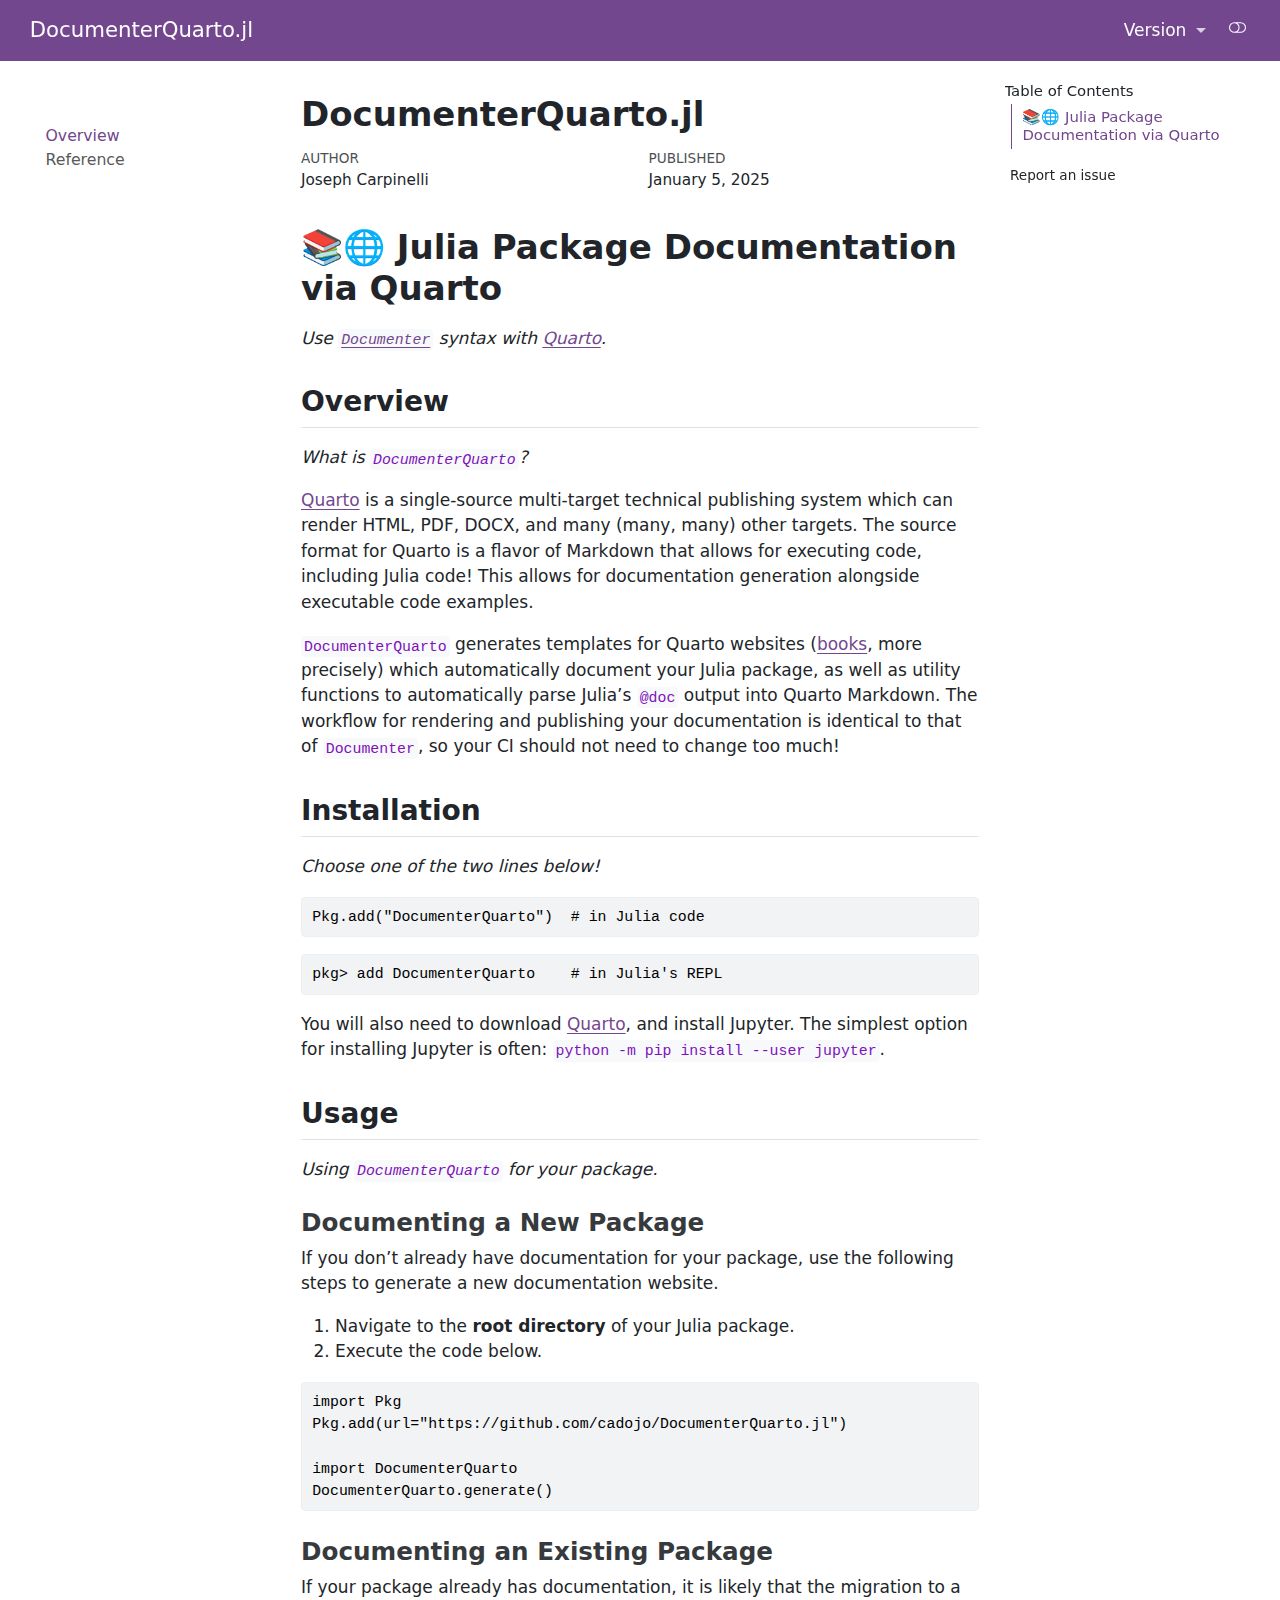
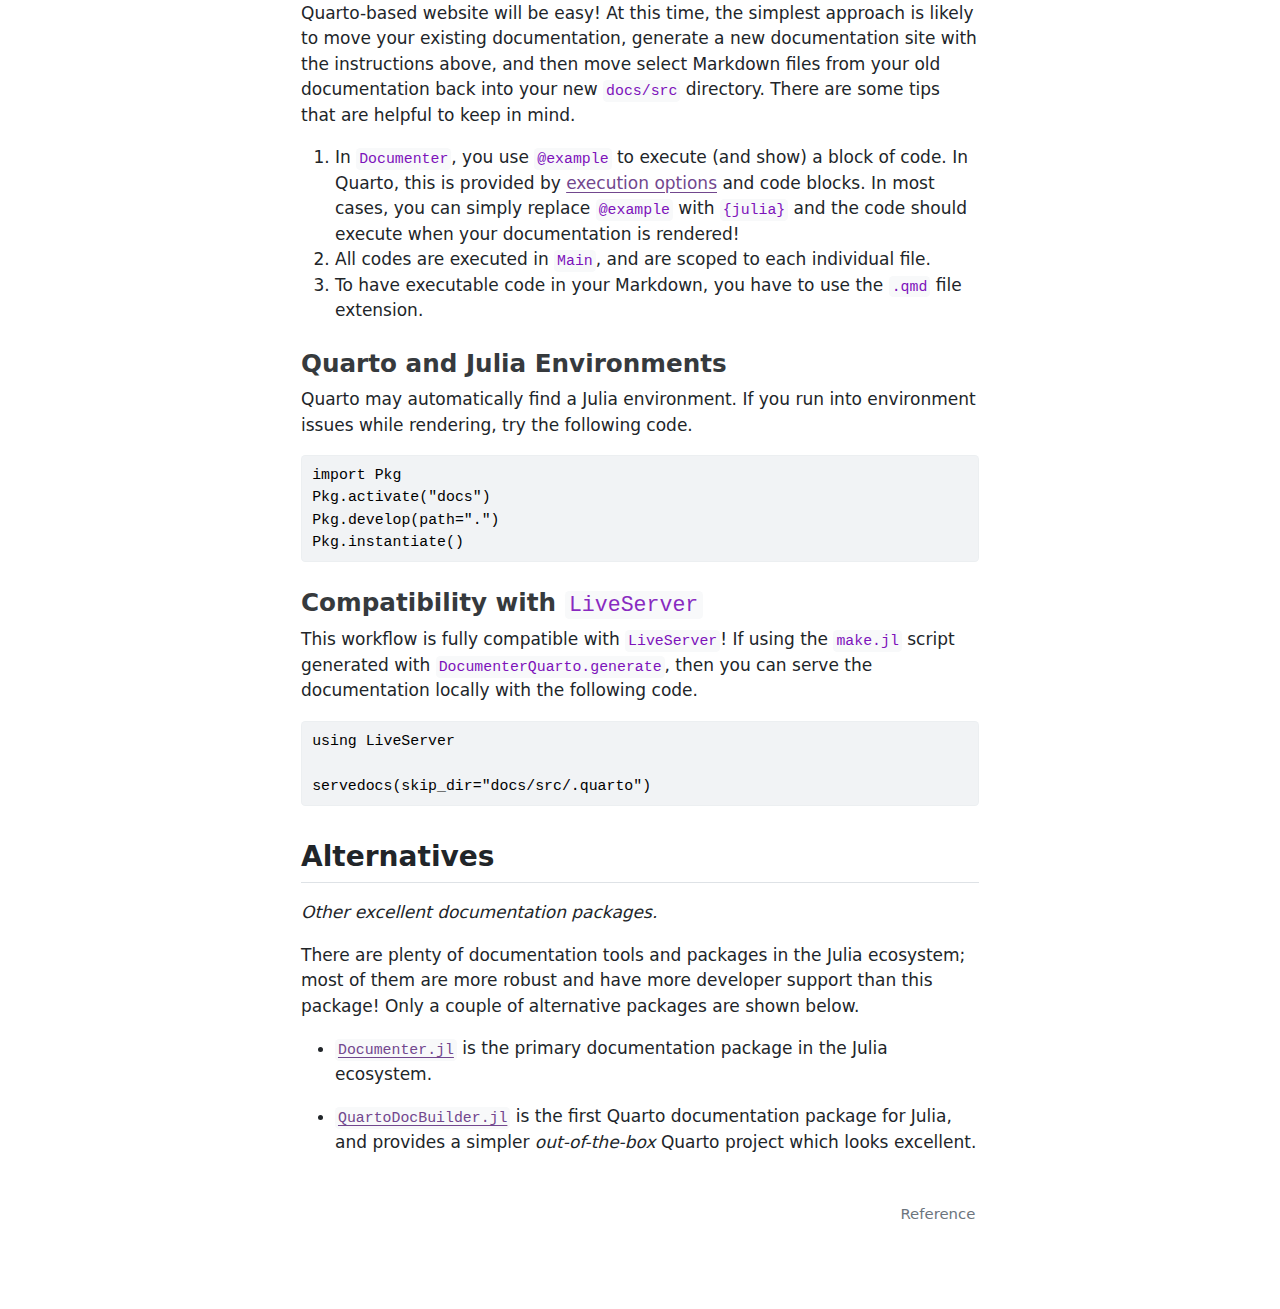
==== dev/index.html @ 608ee050 "build based on 34cd449" ====
<!DOCTYPE html>
<html xmlns="http://www.w3.org/1999/xhtml" lang="en" xml:lang="en"><head>

<meta charset="utf-8">
<meta name="generator" content="quarto-1.6.40">

<meta name="viewport" content="width=device-width, initial-scale=1.0, user-scalable=yes">

<meta name="author" content="Joseph Carpinelli">
<meta name="dcterms.date" content="2025-01-05">

<title>DocumenterQuarto.jl</title>
<style>
code{white-space: pre-wrap;}
span.smallcaps{font-variant: small-caps;}
div.columns{display: flex; gap: min(4vw, 1.5em);}
div.column{flex: auto; overflow-x: auto;}
div.hanging-indent{margin-left: 1.5em; text-indent: -1.5em;}
ul.task-list{list-style: none;}
ul.task-list li input[type="checkbox"] {
  width: 0.8em;
  margin: 0 0.8em 0.2em -1em; /* quarto-specific, see https://github.com/quarto-dev/quarto-cli/issues/4556 */ 
  vertical-align: middle;
}
/* CSS for syntax highlighting */
pre > code.sourceCode { white-space: pre; position: relative; }
pre > code.sourceCode > span { line-height: 1.25; }
pre > code.sourceCode > span:empty { height: 1.2em; }
.sourceCode { overflow: visible; }
code.sourceCode > span { color: inherit; text-decoration: inherit; }
div.sourceCode { margin: 1em 0; }
pre.sourceCode { margin: 0; }
@media screen {
div.sourceCode { overflow: auto; }
}
@media print {
pre > code.sourceCode { white-space: pre-wrap; }
pre > code.sourceCode > span { display: inline-block; text-indent: -5em; padding-left: 5em; }
}
pre.numberSource code
  { counter-reset: source-line 0; }
pre.numberSource code > span
  { position: relative; left: -4em; counter-increment: source-line; }
pre.numberSource code > span > a:first-child::before
  { content: counter(source-line);
    position: relative; left: -1em; text-align: right; vertical-align: baseline;
    border: none; display: inline-block;
    -webkit-touch-callout: none; -webkit-user-select: none;
    -khtml-user-select: none; -moz-user-select: none;
    -ms-user-select: none; user-select: none;
    padding: 0 4px; width: 4em;
  }
pre.numberSource { margin-left: 3em;  padding-left: 4px; }
div.sourceCode
  {   }
@media screen {
pre > code.sourceCode > span > a:first-child::before { text-decoration: underline; }
}
</style>


<script src="site_libs/quarto-nav/quarto-nav.js"></script>
<script src="site_libs/quarto-nav/headroom.min.js"></script>
<script src="site_libs/clipboard/clipboard.min.js"></script>
<script src="site_libs/quarto-search/autocomplete.umd.js"></script>
<script src="site_libs/quarto-search/fuse.min.js"></script>
<script src="site_libs/quarto-search/quarto-search.js"></script>
<meta name="quarto:offset" content="./">
<link href="./api/index.html" rel="next">
<script src="site_libs/quarto-html/quarto.js"></script>
<script src="site_libs/quarto-html/popper.min.js"></script>
<script src="site_libs/quarto-html/tippy.umd.min.js"></script>
<script src="site_libs/quarto-html/anchor.min.js"></script>
<link href="site_libs/quarto-html/tippy.css" rel="stylesheet">
<link href="site_libs/quarto-html/quarto-syntax-highlighting-549806ee2085284f45b00abea8c6df48.css" rel="stylesheet" class="quarto-color-scheme" id="quarto-text-highlighting-styles">
<link href="site_libs/quarto-html/quarto-syntax-highlighting-dark-8ea72dc5fed832574809a9c94082fbbb.css" rel="prefetch" class="quarto-color-scheme quarto-color-alternate" id="quarto-text-highlighting-styles">
<script src="site_libs/bootstrap/bootstrap.min.js"></script>
<link href="site_libs/bootstrap/bootstrap-icons.css" rel="stylesheet">
<link href="site_libs/bootstrap/bootstrap-4652d3942eebd83485486daeb61cfdaf.min.css" rel="stylesheet" append-hash="true" class="quarto-color-scheme" id="quarto-bootstrap" data-mode="light">
<link href="site_libs/bootstrap/bootstrap-dark-2ce64d22e8e295af18bed524d981da45.min.css" rel="prefetch" append-hash="true" class="quarto-color-scheme quarto-color-alternate" id="quarto-bootstrap" data-mode="dark">
<script id="quarto-search-options" type="application/json">{
  "location": "sidebar",
  "copy-button": false,
  "collapse-after": 3,
  "panel-placement": "start",
  "type": "textbox",
  "limit": 50,
  "keyboard-shortcut": [
    "f",
    "/",
    "s"
  ],
  "language": {
    "search-no-results-text": "No results",
    "search-matching-documents-text": "matching documents",
    "search-copy-link-title": "Copy link to search",
    "search-hide-matches-text": "Hide additional matches",
    "search-more-match-text": "more match in this document",
    "search-more-matches-text": "more matches in this document",
    "search-clear-button-title": "Clear",
    "search-text-placeholder": "",
    "search-detached-cancel-button-title": "Cancel",
    "search-submit-button-title": "Submit",
    "search-label": "Search"
  }
}</script>
<script>
// 
// The code below was originally written by the authors of Wflow.jl. Their 
// license is provided below. Chat GPT was used to iterately modify the code.
// 

// MIT License for Wflow.jl
//
// Copyright (c) 2020 Deltares and contributors
//
// Permission is hereby granted, free of charge, to any person obtaining a copy
// of this software and associated documentation files (the "Software"), to deal
// in the Software without restriction, including without limitation the rights
// to use, copy, modify, merge, publish, distribute, sublicense, and/or sell
// copies of the Software, and to permit persons to whom the Software is
// furnished to do so, subject to the following conditions:
//
// The above copyright notice and this permission notice shall be included in all
// copies or substantial portions of the Software.
//
// THE SOFTWARE IS PROVIDED "AS IS", WITHOUT WARRANTY OF ANY KIND, EXPRESS OR
// IMPLIED, INCLUDING BUT NOT LIMITED TO THE WARRANTIES OF MERCHANTABILITY,
// FITNESS FOR A PARTICULAR PURPOSE AND NONINFRINGEMENT. IN NO EVENT SHALL THE
// AUTHORS OR COPYRIGHT HOLDERS BE LIABLE FOR ANY CLAIM, DAMAGES OR OTHER
// LIABILITY, WHETHER IN AN ACTION OF CONTRACT, TORT OR OTHERWISE, ARISING FROM,
// OUT OF OR IN CONNECTION WITH THE SOFTWARE OR THE USE OR OTHER DEALINGS IN THE
// SOFTWARE.

window.onload = function () {
    const versionsUrl = 'https://raw.githubusercontent.com/cadojo/DocumenterQuarto.jl/gh-pages/versions.js';

    // Fetch the versions.js file
    fetch(versionsUrl)
        .then(response => {
            if (!response.ok) {
                throw new Error(`Failed to fetch ${versionsUrl}: ${response.statusText}`);
            }
            return response.text();
        })
        .then(scriptContent => {
            // Use a regular expression to find the DOC_VERSIONS array
            const regex = /var DOC_VERSIONS = (\[.*?\]);/s;
            const match = scriptContent.match(regex);

            if (match && match[1]) {
                // Remove trailing commas if they exist and fix the array syntax for JSON
                let arrayString = match[1].trim();

                // Remove any trailing comma before closing bracket
                arrayString = arrayString.replace(/,\s*([\]}])/g, '$1');

                // Parse the cleaned array string
                try {
                    const DOC_VERSIONS = JSON.parse(arrayString);

                    console.log('DOC_VERSIONS loaded:', DOC_VERSIONS);

                    // Process DOC_VERSIONS as usual
                    const dropdown = document.querySelector('#nav-menu-version')?.nextElementSibling;
                    if (!dropdown) {
                        console.error('Dropdown element not found!');
                        return;
                    }

                    dropdown.innerHTML = ''; // Clear existing items
                    DOC_VERSIONS.forEach(version => {
                        const li = document.createElement('li');
                        const a = document.createElement('a');
                        a.className = 'dropdown-item';
                        a.href = `../${version}/index.html`;

                        // Wrap version text in a <code> element
                        const code = document.createElement('code');
                        code.textContent = version;

                        // Add <code> to <a>
                        a.appendChild(code);

                        li.appendChild(a); // Add <a> to <li>
                        dropdown.appendChild(li); // Add <li> to the dropdown
                    });

                    console.log('Dropdown populated:', dropdown);

                } catch (error) {
                    console.error('Error parsing DOC_VERSIONS:', error);
                }
            } else {
                console.error('DOC_VERSIONS not found in script.');
            }
        })
        .catch(error => {
            console.error('Error fetching versions.js:', error);
        });
};
</script>


<link rel="stylesheet" href="_static/style.css">
<meta property="og:title" content="DocumenterQuarto.jl">
<meta property="og:description" content="">
<meta property="og:site_name" content="DocumenterQuarto.jl">
<meta name="twitter:title" content="DocumenterQuarto.jl">
<meta name="twitter:description" content="">
<meta name="twitter:card" content="summary">
</head>

<body class="nav-sidebar floating nav-fixed">

<div id="quarto-search-results"></div>
  <header id="quarto-header" class="headroom fixed-top">
    <nav class="navbar navbar-expand-lg " data-bs-theme="dark">
      <div class="navbar-container container-fluid">
      <div class="navbar-brand-container mx-auto">
    <a class="navbar-brand" href="./index.html">
    <span class="navbar-title">DocumenterQuarto.jl</span>
    </a>
  </div>
          <button class="navbar-toggler" type="button" data-bs-toggle="collapse" data-bs-target="#navbarCollapse" aria-controls="navbarCollapse" role="menu" aria-expanded="false" aria-label="Toggle navigation" onclick="if (window.quartoToggleHeadroom) { window.quartoToggleHeadroom(); }">
  <span class="navbar-toggler-icon"></span>
</button>
          <div class="collapse navbar-collapse" id="navbarCollapse">
            <ul class="navbar-nav navbar-nav-scroll ms-auto">
  <li class="nav-item dropdown ">
    <a class="nav-link dropdown-toggle" href="#" id="nav-menu-version" role="link" data-bs-toggle="dropdown" aria-expanded="false">
 <span class="menu-text">Version</span>
    </a>
    <ul class="dropdown-menu dropdown-menu-end" aria-labelledby="nav-menu-version">    
        <li class="dropdown-header">dev</li>
    </ul>
  </li>
</ul>
          </div> <!-- /navcollapse -->
            <div class="quarto-navbar-tools">
    <a href="https://github.com/cadojo/DocumenterQuarto.jl" title="Source Code" class="quarto-navigation-tool px-1" aria-label="Source Code"><i class="bi bi-github"></i></a>
  <a href="" class="quarto-color-scheme-toggle quarto-navigation-tool  px-1" onclick="window.quartoToggleColorScheme(); return false;" title="Toggle dark mode"><i class="bi"></i></a>
</div>
      </div> <!-- /container-fluid -->
    </nav>
  <nav class="quarto-secondary-nav">
    <div class="container-fluid d-flex">
      <button type="button" class="quarto-btn-toggle btn" data-bs-toggle="collapse" role="button" data-bs-target=".quarto-sidebar-collapse-item" aria-controls="quarto-sidebar" aria-expanded="false" aria-label="Toggle sidebar navigation" onclick="if (window.quartoToggleHeadroom) { window.quartoToggleHeadroom(); }">
        <i class="bi bi-layout-text-sidebar-reverse"></i>
      </button>
        <nav class="quarto-page-breadcrumbs" aria-label="breadcrumb"><ol class="breadcrumb"><li class="breadcrumb-item"><a href="./index.html"><span class="chapter-title">Overview</span></a></li></ol></nav>
        <a class="flex-grow-1" role="navigation" data-bs-toggle="collapse" data-bs-target=".quarto-sidebar-collapse-item" aria-controls="quarto-sidebar" aria-expanded="false" aria-label="Toggle sidebar navigation" onclick="if (window.quartoToggleHeadroom) { window.quartoToggleHeadroom(); }">      
        </a>
      <button type="button" class="btn quarto-search-button" aria-label="Search" onclick="window.quartoOpenSearch();">
        <i class="bi bi-search"></i>
      </button>
    </div>
  </nav>
</header>
<!-- content -->
<div id="quarto-content" class="quarto-container page-columns page-rows-contents page-layout-article page-navbar">
<!-- sidebar -->
  <nav id="quarto-sidebar" class="sidebar collapse collapse-horizontal quarto-sidebar-collapse-item sidebar-navigation floating overflow-auto">
        <div class="mt-2 flex-shrink-0 align-items-center">
        <div class="sidebar-search">
        <div id="quarto-search" class="" title="Search"></div>
        </div>
        </div>
    <div class="sidebar-menu-container"> 
    <ul class="list-unstyled mt-1">
        <li class="sidebar-item">
  <div class="sidebar-item-container"> 
  <a href="./index.html" class="sidebar-item-text sidebar-link active"><span class="chapter-title">Overview</span></a>
  </div>
</li>
        <li class="sidebar-item">
  <div class="sidebar-item-container"> 
  <a href="./api/index.html" class="sidebar-item-text sidebar-link"><span class="chapter-title">Reference</span></a>
  </div>
</li>
    </ul>
    </div>
</nav>
<div id="quarto-sidebar-glass" class="quarto-sidebar-collapse-item" data-bs-toggle="collapse" data-bs-target=".quarto-sidebar-collapse-item"></div>
<!-- margin-sidebar -->
    <div id="quarto-margin-sidebar" class="sidebar margin-sidebar">
        <nav id="TOC" role="doc-toc" class="toc-active">
    <h2 id="toc-title">Table of Contents</h2>
   
  <ul>
  <li><a href="#julia-package-documentation-via-quarto" id="toc-julia-package-documentation-via-quarto" class="nav-link active" data-scroll-target="#julia-package-documentation-via-quarto">📚🌐 Julia Package Documentation via Quarto</a>
  <ul class="collapse">
  <li><a href="#overview" id="toc-overview" class="nav-link" data-scroll-target="#overview">Overview</a></li>
  <li><a href="#installation" id="toc-installation" class="nav-link" data-scroll-target="#installation">Installation</a></li>
  <li><a href="#usage" id="toc-usage" class="nav-link" data-scroll-target="#usage">Usage</a>
  <ul class="collapse">
  <li><a href="#documenting-a-new-package" id="toc-documenting-a-new-package" class="nav-link" data-scroll-target="#documenting-a-new-package">Documenting a New Package</a></li>
  <li><a href="#documenting-an-existing-package" id="toc-documenting-an-existing-package" class="nav-link" data-scroll-target="#documenting-an-existing-package">Documenting an Existing Package</a></li>
  <li><a href="#quarto-and-julia-environments" id="toc-quarto-and-julia-environments" class="nav-link" data-scroll-target="#quarto-and-julia-environments">Quarto and Julia Environments</a></li>
  <li><a href="#compatibility-with-liveserver" id="toc-compatibility-with-liveserver" class="nav-link" data-scroll-target="#compatibility-with-liveserver">Compatibility with <code>LiveServer</code></a></li>
  </ul></li>
  <li><a href="#alternatives" id="toc-alternatives" class="nav-link" data-scroll-target="#alternatives">Alternatives</a></li>
  </ul></li>
  </ul>
<div class="toc-actions"><ul><li><a href="https://github.com/cadojo/DocumenterQuarto.jl/issues/new" class="toc-action"><i class="bi bi-github"></i>Report an issue</a></li></ul></div></nav>
    </div>
<!-- main -->
<main class="content" id="quarto-document-content">

<header id="title-block-header" class="quarto-title-block default">
<div class="quarto-title">
<h1 class="title">DocumenterQuarto.jl</h1>
</div>



<div class="quarto-title-meta">

    <div>
    <div class="quarto-title-meta-heading">Author</div>
    <div class="quarto-title-meta-contents">
             <p>Joseph Carpinelli </p>
          </div>
  </div>
    
    <div>
    <div class="quarto-title-meta-heading">Published</div>
    <div class="quarto-title-meta-contents">
      <p class="date">January 5, 2025</p>
    </div>
  </div>
  
    
  </div>
  


</header>


<section id="julia-package-documentation-via-quarto" class="level1">
<h1>📚🌐 Julia Package Documentation via Quarto</h1>
<p><em>Use <a href="https://GitHub.com/JuliaDocs/Documenter.jl"><code>Documenter</code></a> syntax with <a href="https://quarto.org">Quarto</a>.</em></p>
<section id="overview" class="level2">
<h2 class="anchored" data-anchor-id="overview">Overview</h2>
<p><em>What is <code>DocumenterQuarto</code>?</em></p>
<p><a href="https://quarto.org">Quarto</a> is a single-source multi-target technical publishing system which can render HTML, PDF, DOCX, and many (many, many) other targets. The source format for Quarto is a flavor of Markdown that allows for executing code, including Julia code! This allows for documentation generation alongside executable code examples.</p>
<p><code>DocumenterQuarto</code> generates templates for Quarto websites (<a href="https://quarto.org/docs/books/">books</a>, more precisely) which automatically document your Julia package, as well as utility functions to automatically parse Julia’s <code>@doc</code> output into Quarto Markdown. The workflow for rendering and publishing your documentation is identical to that of <code>Documenter</code>, so your CI should not need to change too much!</p>
</section>
<section id="installation" class="level2">
<h2 class="anchored" data-anchor-id="installation">Installation</h2>
<p><em>Choose one of the two lines below!</em></p>
<div class="sourceCode" id="cb1"><pre class="sourceCode julia code-with-copy"><code class="sourceCode julia"><span id="cb1-1"><a href="#cb1-1" aria-hidden="true" tabindex="-1"></a><span class="bu">Pkg</span>.<span class="fu">add</span>(<span class="st">"DocumenterQuarto"</span>)  <span class="co"># in Julia code</span></span></code><button title="Copy to Clipboard" class="code-copy-button"><i class="bi"></i></button></pre></div>
<div class="sourceCode" id="cb2"><pre class="sourceCode julia code-with-copy"><code class="sourceCode julia"><span id="cb2-1"><a href="#cb2-1" aria-hidden="true" tabindex="-1"></a>pkg<span class="op">&gt;</span> add DocumenterQuarto    <span class="co"># in Julia's REPL</span></span></code><button title="Copy to Clipboard" class="code-copy-button"><i class="bi"></i></button></pre></div>
<p>You will also need to download <a href="https://quarto.org/docs/get-started/">Quarto</a>, and install Jupyter. The simplest option for installing Jupyter is often: <code>python -m pip install --user jupyter</code>.</p>
</section>
<section id="usage" class="level2">
<h2 class="anchored" data-anchor-id="usage">Usage</h2>
<p><em>Using <code>DocumenterQuarto</code> for your package.</em></p>
<section id="documenting-a-new-package" class="level3">
<h3 class="anchored" data-anchor-id="documenting-a-new-package">Documenting a New Package</h3>
<p>If you don’t already have documentation for your package, use the following steps to generate a new documentation website.</p>
<ol type="1">
<li>Navigate to the <strong>root directory</strong> of your Julia package.</li>
<li>Execute the code below.</li>
</ol>
<div class="sourceCode" id="cb3"><pre class="sourceCode julia code-with-copy"><code class="sourceCode julia"><span id="cb3-1"><a href="#cb3-1" aria-hidden="true" tabindex="-1"></a><span class="im">import</span> <span class="bu">Pkg</span></span>
<span id="cb3-2"><a href="#cb3-2" aria-hidden="true" tabindex="-1"></a><span class="bu">Pkg</span>.<span class="fu">add</span>(url<span class="op">=</span><span class="st">"https://github.com/cadojo/DocumenterQuarto.jl"</span>)</span>
<span id="cb3-3"><a href="#cb3-3" aria-hidden="true" tabindex="-1"></a></span>
<span id="cb3-4"><a href="#cb3-4" aria-hidden="true" tabindex="-1"></a><span class="im">import</span> <span class="bu">DocumenterQuarto</span></span>
<span id="cb3-5"><a href="#cb3-5" aria-hidden="true" tabindex="-1"></a>DocumenterQuarto.<span class="fu">generate</span>()</span></code><button title="Copy to Clipboard" class="code-copy-button"><i class="bi"></i></button></pre></div>
</section>
<section id="documenting-an-existing-package" class="level3">
<h3 class="anchored" data-anchor-id="documenting-an-existing-package">Documenting an Existing Package</h3>
<p>If your package already has documentation, it is likely that the migration to a Quarto-based website will be easy! At this time, the simplest approach is likely to move your existing documentation, generate a new documentation site with the instructions above, and then move select Markdown files from your old documentation back into your new <code>docs/src</code> directory. There are some tips that are helpful to keep in mind.</p>
<ol type="1">
<li>In <code>Documenter</code>, you use <code>@example</code> to execute (and show) a block of code. In Quarto, this is provided by <a href="https://quarto.org/docs/computations/julia.html">execution options</a> and code blocks. In most cases, you can simply replace <code>@example</code> with <code>{julia}</code> and the code should execute when your documentation is rendered!</li>
<li>All codes are executed in <code>Main</code>, and are scoped to each individual file.</li>
<li>To have executable code in your Markdown, you have to use the <code>.qmd</code> file extension.</li>
</ol>
</section>
<section id="quarto-and-julia-environments" class="level3">
<h3 class="anchored" data-anchor-id="quarto-and-julia-environments">Quarto and Julia Environments</h3>
<p>Quarto may automatically find a Julia environment. If you run into environment issues while rendering, try the following code.</p>
<div class="sourceCode" id="cb4"><pre class="sourceCode julia code-with-copy"><code class="sourceCode julia"><span id="cb4-1"><a href="#cb4-1" aria-hidden="true" tabindex="-1"></a><span class="im">import</span> <span class="bu">Pkg</span></span>
<span id="cb4-2"><a href="#cb4-2" aria-hidden="true" tabindex="-1"></a><span class="bu">Pkg</span>.<span class="fu">activate</span>(<span class="st">"docs"</span>)</span>
<span id="cb4-3"><a href="#cb4-3" aria-hidden="true" tabindex="-1"></a><span class="bu">Pkg</span>.<span class="fu">develop</span>(path<span class="op">=</span><span class="st">"."</span>)</span>
<span id="cb4-4"><a href="#cb4-4" aria-hidden="true" tabindex="-1"></a><span class="bu">Pkg</span>.<span class="fu">instantiate</span>()</span></code><button title="Copy to Clipboard" class="code-copy-button"><i class="bi"></i></button></pre></div>
</section>
<section id="compatibility-with-liveserver" class="level3">
<h3 class="anchored" data-anchor-id="compatibility-with-liveserver">Compatibility with <code>LiveServer</code></h3>
<p>This workflow is fully compatible with <code>LiveServer</code>! If using the <code>make.jl</code> script generated with <code>DocumenterQuarto.generate</code>, then you can serve the documentation locally with the following code.</p>
<div class="sourceCode" id="cb5"><pre class="sourceCode julia code-with-copy"><code class="sourceCode julia"><span id="cb5-1"><a href="#cb5-1" aria-hidden="true" tabindex="-1"></a><span class="im">using</span> <span class="bu">LiveServer</span></span>
<span id="cb5-2"><a href="#cb5-2" aria-hidden="true" tabindex="-1"></a></span>
<span id="cb5-3"><a href="#cb5-3" aria-hidden="true" tabindex="-1"></a><span class="fu">servedocs</span>(skip_dir<span class="op">=</span><span class="st">"docs/src/.quarto"</span>)</span></code><button title="Copy to Clipboard" class="code-copy-button"><i class="bi"></i></button></pre></div>
</section>
</section>
<section id="alternatives" class="level2">
<h2 class="anchored" data-anchor-id="alternatives">Alternatives</h2>
<p><em>Other excellent documentation packages.</em></p>
<p>There are plenty of documentation tools and packages in the Julia ecosystem; most of them are more robust and have more developer support than this package! Only a couple of alternative packages are shown below.</p>
<ul>
<li><p><a href="https://GitHub.com/JuliaDocs/Documenter.jl"><code>Documenter.jl</code></a> is the primary documentation package in the Julia ecosystem.</p></li>
<li><p><a href="https://github.com/vituri/QuartoDocBuilder.jl"><code>QuartoDocBuilder.jl</code></a> is the first Quarto documentation package for Julia, and provides a simpler <em>out-of-the-box</em> Quarto project which looks excellent.</p></li>
</ul>


</section>
</section>

</main> <!-- /main -->
<script id="quarto-html-after-body" type="application/javascript">
window.document.addEventListener("DOMContentLoaded", function (event) {
  const toggleBodyColorMode = (bsSheetEl) => {
    const mode = bsSheetEl.getAttribute("data-mode");
    const bodyEl = window.document.querySelector("body");
    if (mode === "dark") {
      bodyEl.classList.add("quarto-dark");
      bodyEl.classList.remove("quarto-light");
    } else {
      bodyEl.classList.add("quarto-light");
      bodyEl.classList.remove("quarto-dark");
    }
  }
  const toggleBodyColorPrimary = () => {
    const bsSheetEl = window.document.querySelector("link#quarto-bootstrap");
    if (bsSheetEl) {
      toggleBodyColorMode(bsSheetEl);
    }
  }
  toggleBodyColorPrimary();  
  const disableStylesheet = (stylesheets) => {
    for (let i=0; i < stylesheets.length; i++) {
      const stylesheet = stylesheets[i];
      stylesheet.rel = 'prefetch';
    }
  }
  const enableStylesheet = (stylesheets) => {
    for (let i=0; i < stylesheets.length; i++) {
      const stylesheet = stylesheets[i];
      stylesheet.rel = 'stylesheet';
    }
  }
  const manageTransitions = (selector, allowTransitions) => {
    const els = window.document.querySelectorAll(selector);
    for (let i=0; i < els.length; i++) {
      const el = els[i];
      if (allowTransitions) {
        el.classList.remove('notransition');
      } else {
        el.classList.add('notransition');
      }
    }
  }
  const toggleGiscusIfUsed = (isAlternate, darkModeDefault) => {
    const baseTheme = document.querySelector('#giscus-base-theme')?.value ?? 'light';
    const alternateTheme = document.querySelector('#giscus-alt-theme')?.value ?? 'dark';
    let newTheme = '';
    if(darkModeDefault) {
      newTheme = isAlternate ? baseTheme : alternateTheme;
    } else {
      newTheme = isAlternate ? alternateTheme : baseTheme;
    }
    const changeGiscusTheme = () => {
      // From: https://github.com/giscus/giscus/issues/336
      const sendMessage = (message) => {
        const iframe = document.querySelector('iframe.giscus-frame');
        if (!iframe) return;
        iframe.contentWindow.postMessage({ giscus: message }, 'https://giscus.app');
      }
      sendMessage({
        setConfig: {
          theme: newTheme
        }
      });
    }
    const isGiscussLoaded = window.document.querySelector('iframe.giscus-frame') !== null;
    if (isGiscussLoaded) {
      changeGiscusTheme();
    }
  }
  const toggleColorMode = (alternate) => {
    // Switch the stylesheets
    const alternateStylesheets = window.document.querySelectorAll('link.quarto-color-scheme.quarto-color-alternate');
    manageTransitions('#quarto-margin-sidebar .nav-link', false);
    if (alternate) {
      enableStylesheet(alternateStylesheets);
      for (const sheetNode of alternateStylesheets) {
        if (sheetNode.id === "quarto-bootstrap") {
          toggleBodyColorMode(sheetNode);
        }
      }
    } else {
      disableStylesheet(alternateStylesheets);
      toggleBodyColorPrimary();
    }
    manageTransitions('#quarto-margin-sidebar .nav-link', true);
    // Switch the toggles
    const toggles = window.document.querySelectorAll('.quarto-color-scheme-toggle');
    for (let i=0; i < toggles.length; i++) {
      const toggle = toggles[i];
      if (toggle) {
        if (alternate) {
          toggle.classList.add("alternate");     
        } else {
          toggle.classList.remove("alternate");
        }
      }
    }
    // Hack to workaround the fact that safari doesn't
    // properly recolor the scrollbar when toggling (#1455)
    if (navigator.userAgent.indexOf('Safari') > 0 && navigator.userAgent.indexOf('Chrome') == -1) {
      manageTransitions("body", false);
      window.scrollTo(0, 1);
      setTimeout(() => {
        window.scrollTo(0, 0);
        manageTransitions("body", true);
      }, 40);  
    }
  }
  const isFileUrl = () => { 
    return window.location.protocol === 'file:';
  }
  const hasAlternateSentinel = () => {  
    let styleSentinel = getColorSchemeSentinel();
    if (styleSentinel !== null) {
      return styleSentinel === "alternate";
    } else {
      return false;
    }
  }
  const setStyleSentinel = (alternate) => {
    const value = alternate ? "alternate" : "default";
    if (!isFileUrl()) {
      window.localStorage.setItem("quarto-color-scheme", value);
    } else {
      localAlternateSentinel = value;
    }
  }
  const getColorSchemeSentinel = () => {
    if (!isFileUrl()) {
      const storageValue = window.localStorage.getItem("quarto-color-scheme");
      return storageValue != null ? storageValue : localAlternateSentinel;
    } else {
      return localAlternateSentinel;
    }
  }
  const darkModeDefault = false;
  let localAlternateSentinel = darkModeDefault ? 'alternate' : 'default';
  // Dark / light mode switch
  window.quartoToggleColorScheme = () => {
    // Read the current dark / light value 
    let toAlternate = !hasAlternateSentinel();
    toggleColorMode(toAlternate);
    setStyleSentinel(toAlternate);
    toggleGiscusIfUsed(toAlternate, darkModeDefault);
  };
  // Ensure there is a toggle, if there isn't float one in the top right
  if (window.document.querySelector('.quarto-color-scheme-toggle') === null) {
    const a = window.document.createElement('a');
    a.classList.add('top-right');
    a.classList.add('quarto-color-scheme-toggle');
    a.href = "";
    a.onclick = function() { try { window.quartoToggleColorScheme(); } catch {} return false; };
    const i = window.document.createElement("i");
    i.classList.add('bi');
    a.appendChild(i);
    window.document.body.appendChild(a);
  }
  // Switch to dark mode if need be
  if (hasAlternateSentinel()) {
    toggleColorMode(true);
  } else {
    toggleColorMode(false);
  }
  const icon = "";
  const anchorJS = new window.AnchorJS();
  anchorJS.options = {
    placement: 'right',
    icon: icon
  };
  anchorJS.add('.anchored');
  const isCodeAnnotation = (el) => {
    for (const clz of el.classList) {
      if (clz.startsWith('code-annotation-')) {                     
        return true;
      }
    }
    return false;
  }
  const onCopySuccess = function(e) {
    // button target
    const button = e.trigger;
    // don't keep focus
    button.blur();
    // flash "checked"
    button.classList.add('code-copy-button-checked');
    var currentTitle = button.getAttribute("title");
    button.setAttribute("title", "Copied!");
    let tooltip;
    if (window.bootstrap) {
      button.setAttribute("data-bs-toggle", "tooltip");
      button.setAttribute("data-bs-placement", "left");
      button.setAttribute("data-bs-title", "Copied!");
      tooltip = new bootstrap.Tooltip(button, 
        { trigger: "manual", 
          customClass: "code-copy-button-tooltip",
          offset: [0, -8]});
      tooltip.show();    
    }
    setTimeout(function() {
      if (tooltip) {
        tooltip.hide();
        button.removeAttribute("data-bs-title");
        button.removeAttribute("data-bs-toggle");
        button.removeAttribute("data-bs-placement");
      }
      button.setAttribute("title", currentTitle);
      button.classList.remove('code-copy-button-checked');
    }, 1000);
    // clear code selection
    e.clearSelection();
  }
  const getTextToCopy = function(trigger) {
      const codeEl = trigger.previousElementSibling.cloneNode(true);
      for (const childEl of codeEl.children) {
        if (isCodeAnnotation(childEl)) {
          childEl.remove();
        }
      }
      return codeEl.innerText;
  }
  const clipboard = new window.ClipboardJS('.code-copy-button:not([data-in-quarto-modal])', {
    text: getTextToCopy
  });
  clipboard.on('success', onCopySuccess);
  if (window.document.getElementById('quarto-embedded-source-code-modal')) {
    const clipboardModal = new window.ClipboardJS('.code-copy-button[data-in-quarto-modal]', {
      text: getTextToCopy,
      container: window.document.getElementById('quarto-embedded-source-code-modal')
    });
    clipboardModal.on('success', onCopySuccess);
  }
    var localhostRegex = new RegExp(/^(?:http|https):\/\/localhost\:?[0-9]*\//);
    var mailtoRegex = new RegExp(/^mailto:/);
      var filterRegex = new RegExp('/' + window.location.host + '/');
    var isInternal = (href) => {
        return filterRegex.test(href) || localhostRegex.test(href) || mailtoRegex.test(href);
    }
    // Inspect non-navigation links and adorn them if external
 	var links = window.document.querySelectorAll('a[href]:not(.nav-link):not(.navbar-brand):not(.toc-action):not(.sidebar-link):not(.sidebar-item-toggle):not(.pagination-link):not(.no-external):not([aria-hidden]):not(.dropdown-item):not(.quarto-navigation-tool):not(.about-link)');
    for (var i=0; i<links.length; i++) {
      const link = links[i];
      if (!isInternal(link.href)) {
        // undo the damage that might have been done by quarto-nav.js in the case of
        // links that we want to consider external
        if (link.dataset.originalHref !== undefined) {
          link.href = link.dataset.originalHref;
        }
      }
    }
  function tippyHover(el, contentFn, onTriggerFn, onUntriggerFn) {
    const config = {
      allowHTML: true,
      maxWidth: 500,
      delay: 100,
      arrow: false,
      appendTo: function(el) {
          return el.parentElement;
      },
      interactive: true,
      interactiveBorder: 10,
      theme: 'quarto',
      placement: 'bottom-start',
    };
    if (contentFn) {
      config.content = contentFn;
    }
    if (onTriggerFn) {
      config.onTrigger = onTriggerFn;
    }
    if (onUntriggerFn) {
      config.onUntrigger = onUntriggerFn;
    }
    window.tippy(el, config); 
  }
  const noterefs = window.document.querySelectorAll('a[role="doc-noteref"]');
  for (var i=0; i<noterefs.length; i++) {
    const ref = noterefs[i];
    tippyHover(ref, function() {
      // use id or data attribute instead here
      let href = ref.getAttribute('data-footnote-href') || ref.getAttribute('href');
      try { href = new URL(href).hash; } catch {}
      const id = href.replace(/^#\/?/, "");
      const note = window.document.getElementById(id);
      if (note) {
        return note.innerHTML;
      } else {
        return "";
      }
    });
  }
  const xrefs = window.document.querySelectorAll('a.quarto-xref');
  const processXRef = (id, note) => {
    // Strip column container classes
    const stripColumnClz = (el) => {
      el.classList.remove("page-full", "page-columns");
      if (el.children) {
        for (const child of el.children) {
          stripColumnClz(child);
        }
      }
    }
    stripColumnClz(note)
    if (id === null || id.startsWith('sec-')) {
      // Special case sections, only their first couple elements
      const container = document.createElement("div");
      if (note.children && note.children.length > 2) {
        container.appendChild(note.children[0].cloneNode(true));
        for (let i = 1; i < note.children.length; i++) {
          const child = note.children[i];
          if (child.tagName === "P" && child.innerText === "") {
            continue;
          } else {
            container.appendChild(child.cloneNode(true));
            break;
          }
        }
        if (window.Quarto?.typesetMath) {
          window.Quarto.typesetMath(container);
        }
        return container.innerHTML
      } else {
        if (window.Quarto?.typesetMath) {
          window.Quarto.typesetMath(note);
        }
        return note.innerHTML;
      }
    } else {
      // Remove any anchor links if they are present
      const anchorLink = note.querySelector('a.anchorjs-link');
      if (anchorLink) {
        anchorLink.remove();
      }
      if (window.Quarto?.typesetMath) {
        window.Quarto.typesetMath(note);
      }
      if (note.classList.contains("callout")) {
        return note.outerHTML;
      } else {
        return note.innerHTML;
      }
    }
  }
  for (var i=0; i<xrefs.length; i++) {
    const xref = xrefs[i];
    tippyHover(xref, undefined, function(instance) {
      instance.disable();
      let url = xref.getAttribute('href');
      let hash = undefined; 
      if (url.startsWith('#')) {
        hash = url;
      } else {
        try { hash = new URL(url).hash; } catch {}
      }
      if (hash) {
        const id = hash.replace(/^#\/?/, "");
        const note = window.document.getElementById(id);
        if (note !== null) {
          try {
            const html = processXRef(id, note.cloneNode(true));
            instance.setContent(html);
          } finally {
            instance.enable();
            instance.show();
          }
        } else {
          // See if we can fetch this
          fetch(url.split('#')[0])
          .then(res => res.text())
          .then(html => {
            const parser = new DOMParser();
            const htmlDoc = parser.parseFromString(html, "text/html");
            const note = htmlDoc.getElementById(id);
            if (note !== null) {
              const html = processXRef(id, note);
              instance.setContent(html);
            } 
          }).finally(() => {
            instance.enable();
            instance.show();
          });
        }
      } else {
        // See if we can fetch a full url (with no hash to target)
        // This is a special case and we should probably do some content thinning / targeting
        fetch(url)
        .then(res => res.text())
        .then(html => {
          const parser = new DOMParser();
          const htmlDoc = parser.parseFromString(html, "text/html");
          const note = htmlDoc.querySelector('main.content');
          if (note !== null) {
            // This should only happen for chapter cross references
            // (since there is no id in the URL)
            // remove the first header
            if (note.children.length > 0 && note.children[0].tagName === "HEADER") {
              note.children[0].remove();
            }
            const html = processXRef(null, note);
            instance.setContent(html);
          } 
        }).finally(() => {
          instance.enable();
          instance.show();
        });
      }
    }, function(instance) {
    });
  }
      let selectedAnnoteEl;
      const selectorForAnnotation = ( cell, annotation) => {
        let cellAttr = 'data-code-cell="' + cell + '"';
        let lineAttr = 'data-code-annotation="' +  annotation + '"';
        const selector = 'span[' + cellAttr + '][' + lineAttr + ']';
        return selector;
      }
      const selectCodeLines = (annoteEl) => {
        const doc = window.document;
        const targetCell = annoteEl.getAttribute("data-target-cell");
        const targetAnnotation = annoteEl.getAttribute("data-target-annotation");
        const annoteSpan = window.document.querySelector(selectorForAnnotation(targetCell, targetAnnotation));
        const lines = annoteSpan.getAttribute("data-code-lines").split(",");
        const lineIds = lines.map((line) => {
          return targetCell + "-" + line;
        })
        let top = null;
        let height = null;
        let parent = null;
        if (lineIds.length > 0) {
            //compute the position of the single el (top and bottom and make a div)
            const el = window.document.getElementById(lineIds[0]);
            top = el.offsetTop;
            height = el.offsetHeight;
            parent = el.parentElement.parentElement;
          if (lineIds.length > 1) {
            const lastEl = window.document.getElementById(lineIds[lineIds.length - 1]);
            const bottom = lastEl.offsetTop + lastEl.offsetHeight;
            height = bottom - top;
          }
          if (top !== null && height !== null && parent !== null) {
            // cook up a div (if necessary) and position it 
            let div = window.document.getElementById("code-annotation-line-highlight");
            if (div === null) {
              div = window.document.createElement("div");
              div.setAttribute("id", "code-annotation-line-highlight");
              div.style.position = 'absolute';
              parent.appendChild(div);
            }
            div.style.top = top - 2 + "px";
            div.style.height = height + 4 + "px";
            div.style.left = 0;
            let gutterDiv = window.document.getElementById("code-annotation-line-highlight-gutter");
            if (gutterDiv === null) {
              gutterDiv = window.document.createElement("div");
              gutterDiv.setAttribute("id", "code-annotation-line-highlight-gutter");
              gutterDiv.style.position = 'absolute';
              const codeCell = window.document.getElementById(targetCell);
              const gutter = codeCell.querySelector('.code-annotation-gutter');
              gutter.appendChild(gutterDiv);
            }
            gutterDiv.style.top = top - 2 + "px";
            gutterDiv.style.height = height + 4 + "px";
          }
          selectedAnnoteEl = annoteEl;
        }
      };
      const unselectCodeLines = () => {
        const elementsIds = ["code-annotation-line-highlight", "code-annotation-line-highlight-gutter"];
        elementsIds.forEach((elId) => {
          const div = window.document.getElementById(elId);
          if (div) {
            div.remove();
          }
        });
        selectedAnnoteEl = undefined;
      };
        // Handle positioning of the toggle
    window.addEventListener(
      "resize",
      throttle(() => {
        elRect = undefined;
        if (selectedAnnoteEl) {
          selectCodeLines(selectedAnnoteEl);
        }
      }, 10)
    );
    function throttle(fn, ms) {
    let throttle = false;
    let timer;
      return (...args) => {
        if(!throttle) { // first call gets through
            fn.apply(this, args);
            throttle = true;
        } else { // all the others get throttled
            if(timer) clearTimeout(timer); // cancel #2
            timer = setTimeout(() => {
              fn.apply(this, args);
              timer = throttle = false;
            }, ms);
        }
      };
    }
      // Attach click handler to the DT
      const annoteDls = window.document.querySelectorAll('dt[data-target-cell]');
      for (const annoteDlNode of annoteDls) {
        annoteDlNode.addEventListener('click', (event) => {
          const clickedEl = event.target;
          if (clickedEl !== selectedAnnoteEl) {
            unselectCodeLines();
            const activeEl = window.document.querySelector('dt[data-target-cell].code-annotation-active');
            if (activeEl) {
              activeEl.classList.remove('code-annotation-active');
            }
            selectCodeLines(clickedEl);
            clickedEl.classList.add('code-annotation-active');
          } else {
            // Unselect the line
            unselectCodeLines();
            clickedEl.classList.remove('code-annotation-active');
          }
        });
      }
  const findCites = (el) => {
    const parentEl = el.parentElement;
    if (parentEl) {
      const cites = parentEl.dataset.cites;
      if (cites) {
        return {
          el,
          cites: cites.split(' ')
        };
      } else {
        return findCites(el.parentElement)
      }
    } else {
      return undefined;
    }
  };
  var bibliorefs = window.document.querySelectorAll('a[role="doc-biblioref"]');
  for (var i=0; i<bibliorefs.length; i++) {
    const ref = bibliorefs[i];
    const citeInfo = findCites(ref);
    if (citeInfo) {
      tippyHover(citeInfo.el, function() {
        var popup = window.document.createElement('div');
        citeInfo.cites.forEach(function(cite) {
          var citeDiv = window.document.createElement('div');
          citeDiv.classList.add('hanging-indent');
          citeDiv.classList.add('csl-entry');
          var biblioDiv = window.document.getElementById('ref-' + cite);
          if (biblioDiv) {
            citeDiv.innerHTML = biblioDiv.innerHTML;
          }
          popup.appendChild(citeDiv);
        });
        return popup.innerHTML;
      });
    }
  }
});
</script>
<nav class="page-navigation">
  <div class="nav-page nav-page-previous">
  </div>
  <div class="nav-page nav-page-next">
      <a href="./api/index.html" class="pagination-link" aria-label="Reference">
        <span class="nav-page-text"><span class="chapter-title">Reference</span></span> <i class="bi bi-arrow-right-short"></i>
      </a>
  </div>
</nav>
</div> <!-- /content -->




<footer class="footer"><div class="nav-footer"><div class="nav-footer-center"><div class="toc-actions d-sm-block d-md-none"><ul><li><a href="https://github.com/cadojo/DocumenterQuarto.jl/issues/new" class="toc-action"><i class="bi bi-github"></i>Report an issue</a></li></ul></div></div></div></footer></body></html>
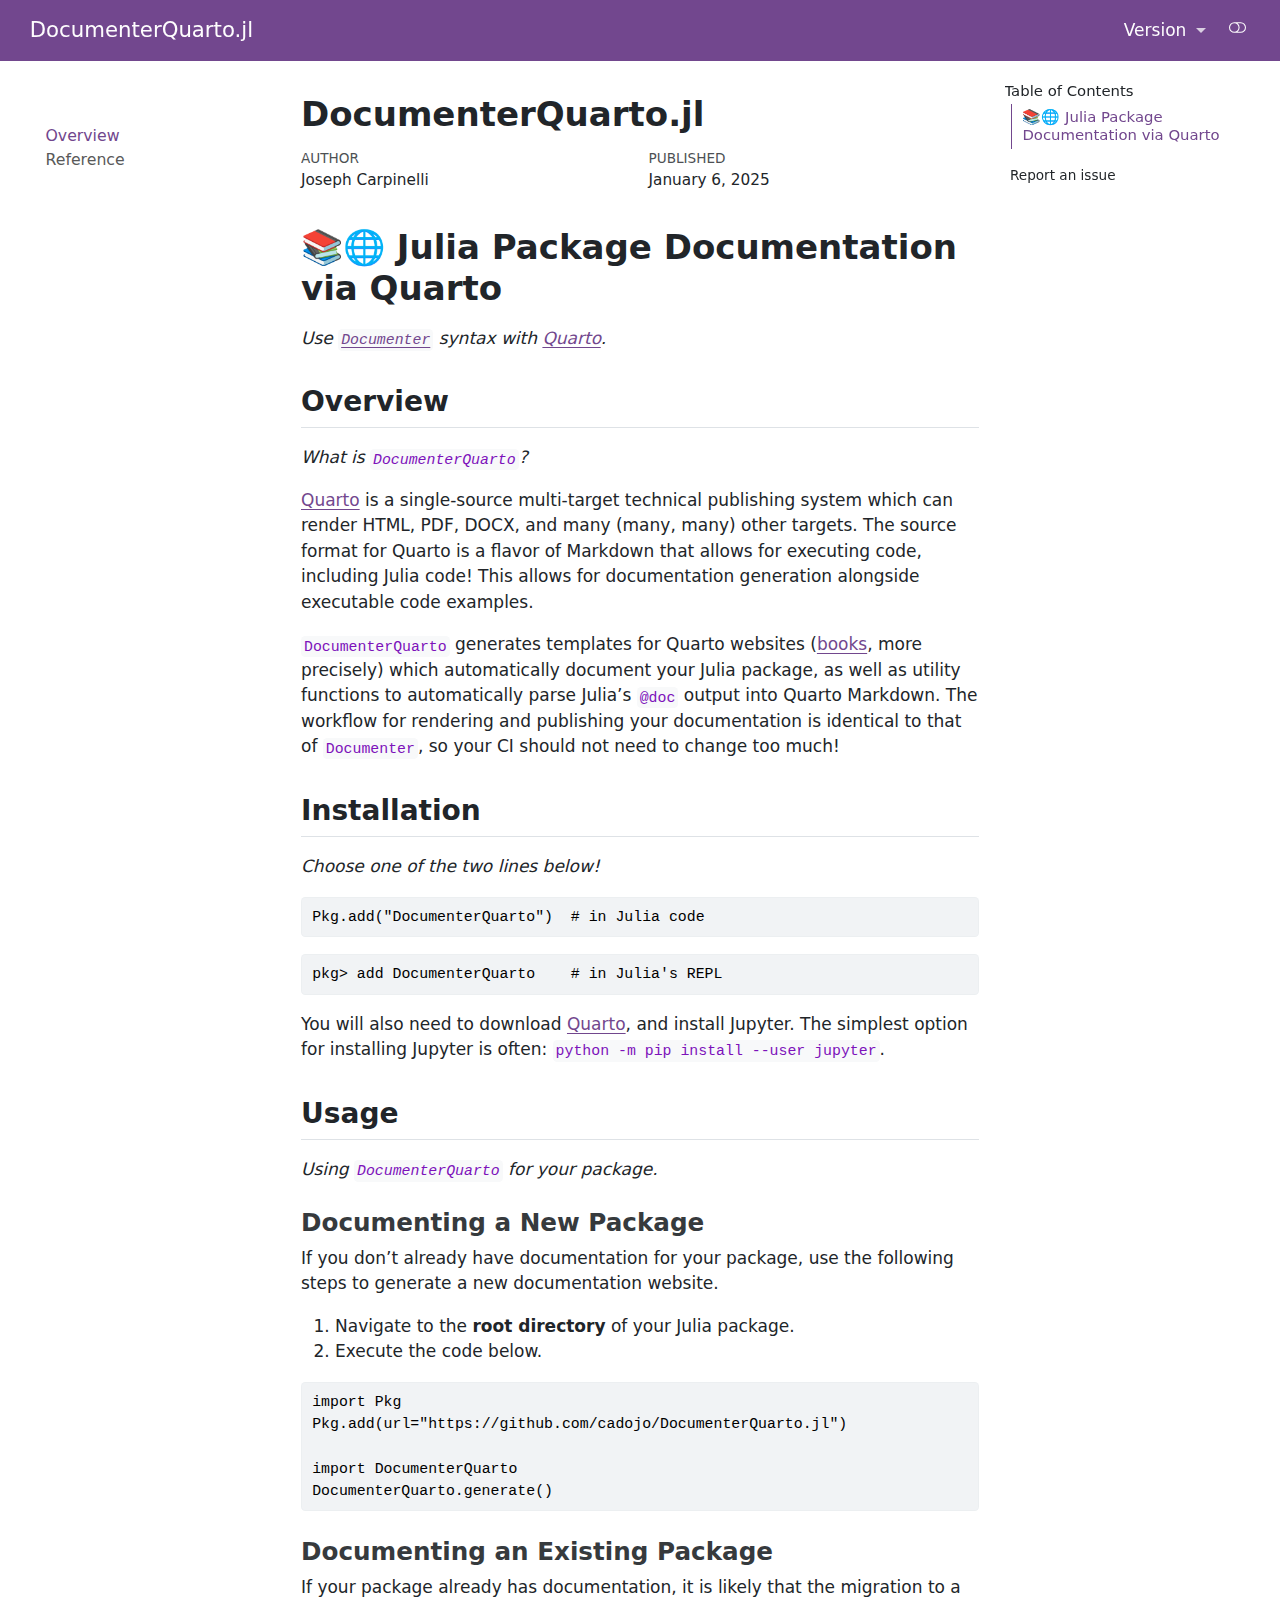
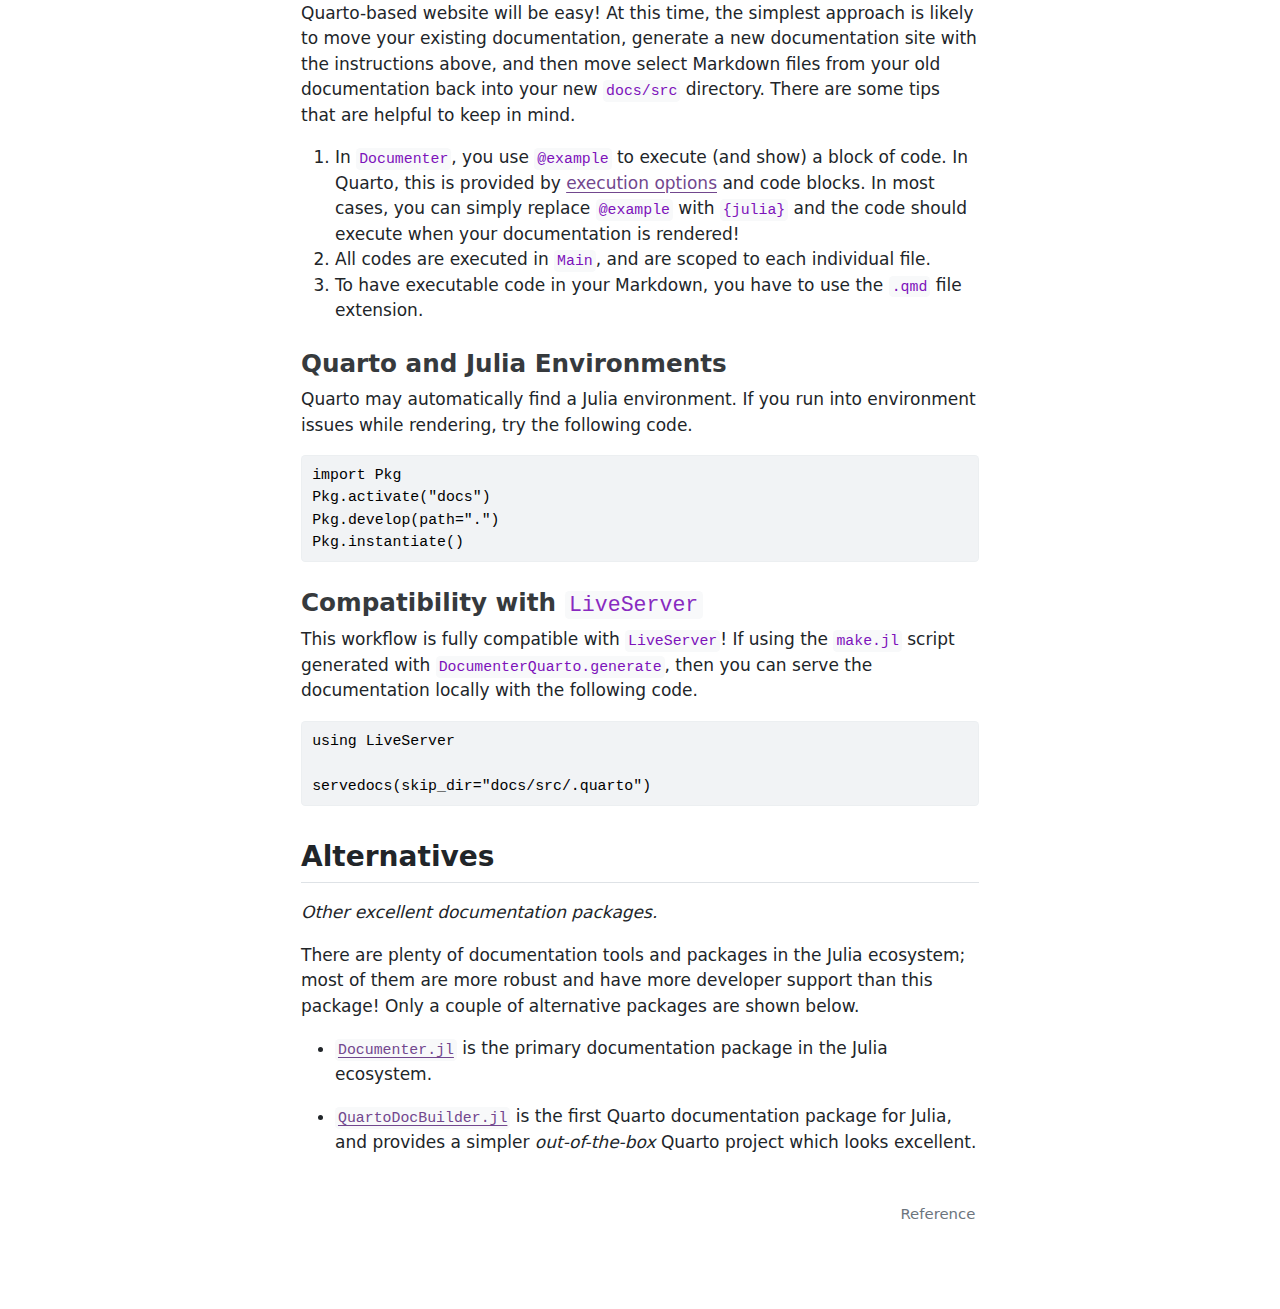
==== commit bad744a3: "build based on 7ea6d1a" ====
--- a/dev/index.html
+++ b/dev/index.html
@@ -7,7 +7,7 @@
 <meta name="viewport" content="width=device-width, initial-scale=1.0, user-scalable=yes">
 
 <meta name="author" content="Joseph Carpinelli">
-<meta name="dcterms.date" content="2025-01-05">
+<meta name="dcterms.date" content="2025-01-06">
 
 <title>DocumenterQuarto.jl</title>
 <style>
@@ -326,7 +326,7 @@
     <div>
     <div class="quarto-title-meta-heading">Published</div>
     <div class="quarto-title-meta-contents">
-      <p class="date">January 5, 2025</p>
+      <p class="date">January 6, 2025</p>
     </div>
   </div>
   
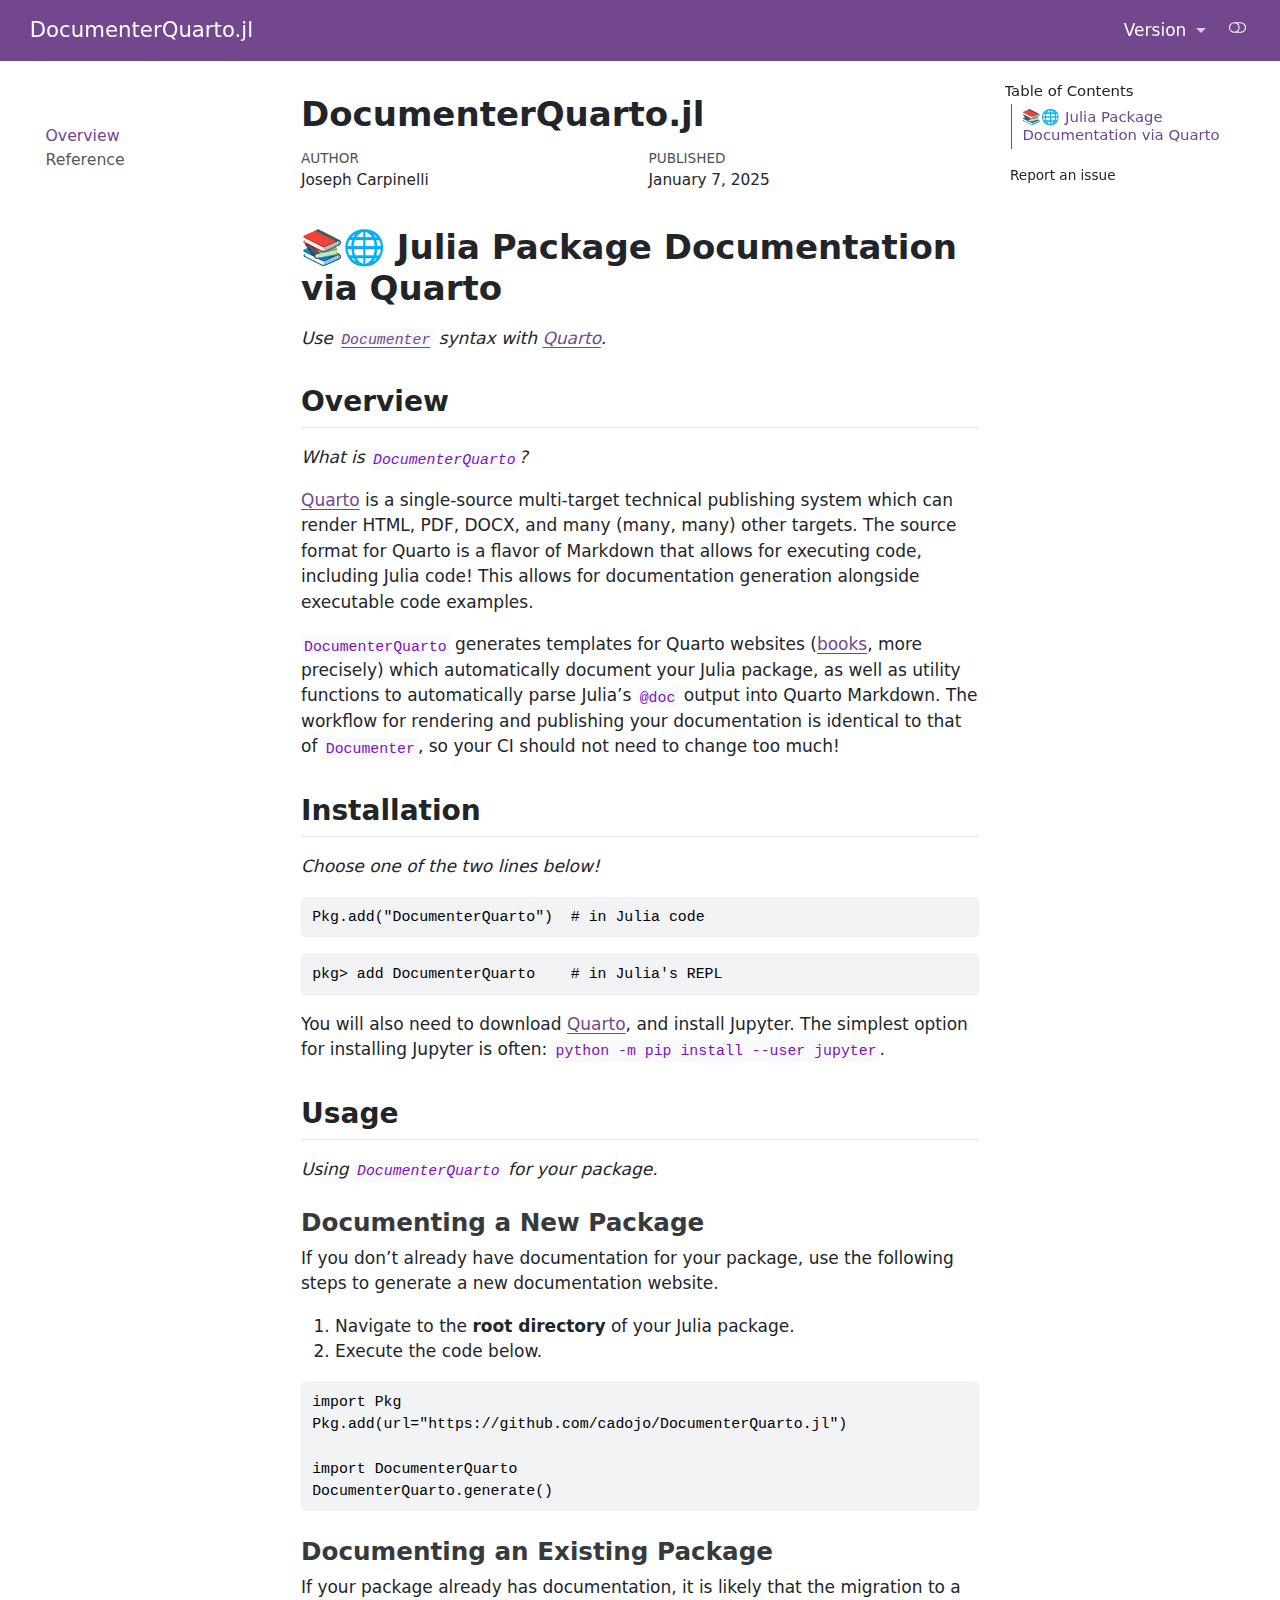
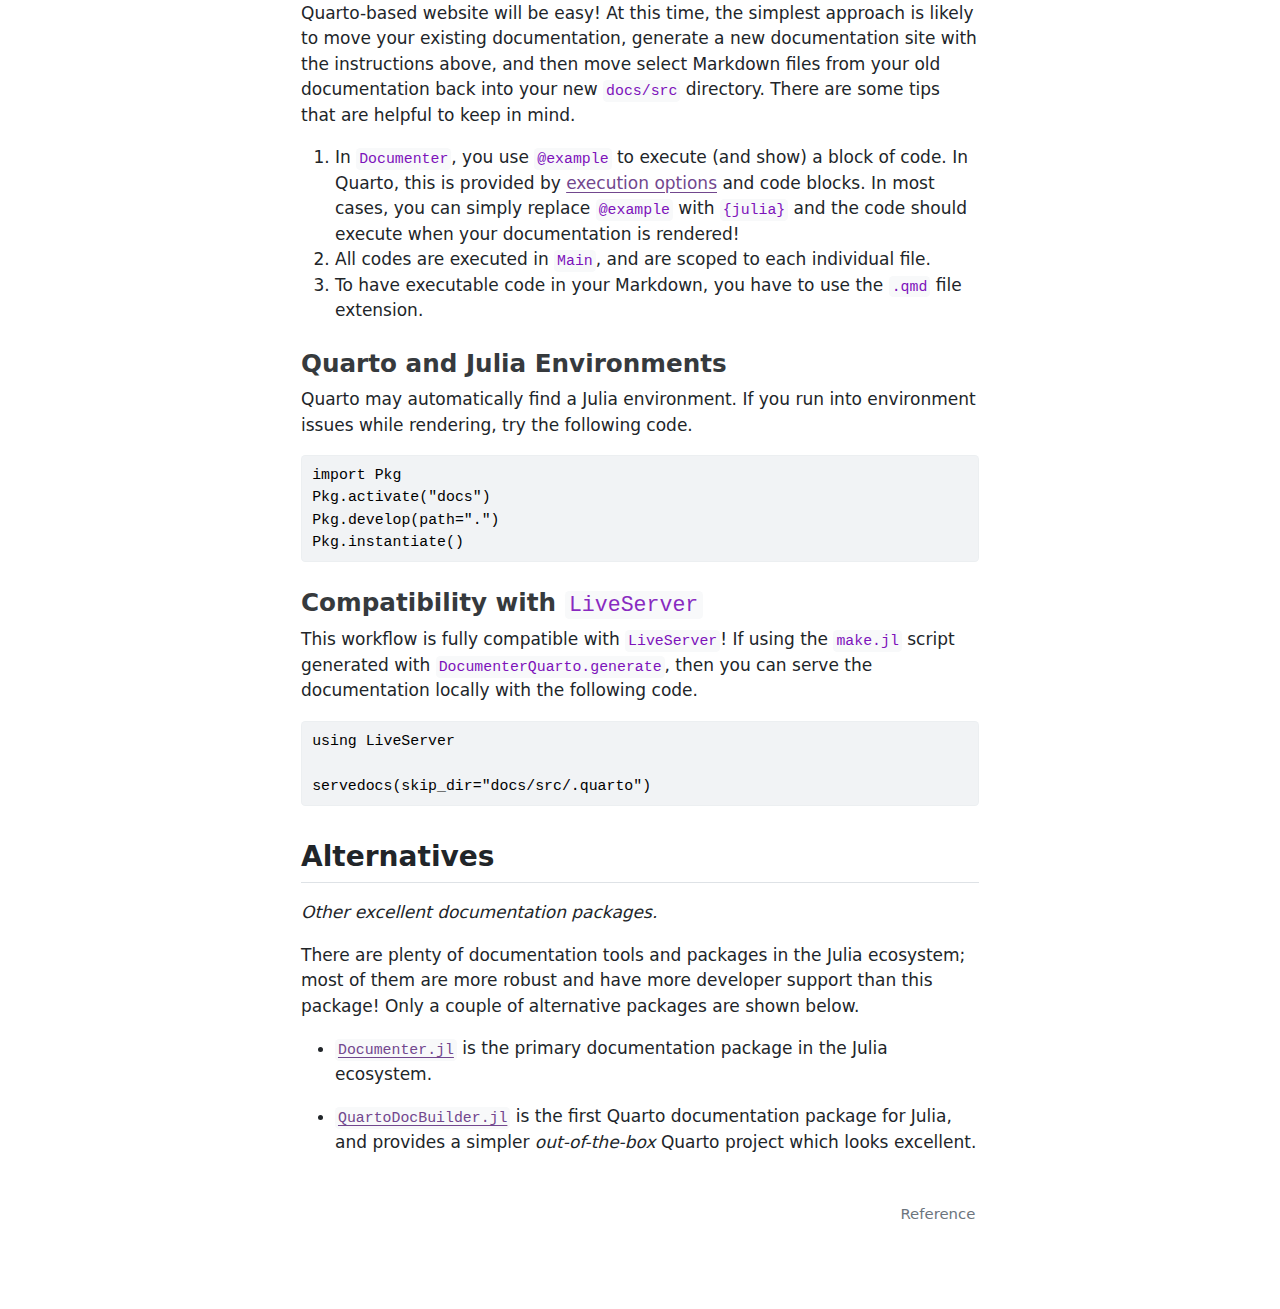
==== commit 8bacde92: "build based on db5a9b0" ====
--- a/dev/index.html
+++ b/dev/index.html
@@ -7,7 +7,7 @@
 <meta name="viewport" content="width=device-width, initial-scale=1.0, user-scalable=yes">
 
 <meta name="author" content="Joseph Carpinelli">
-<meta name="dcterms.date" content="2025-01-06">
+<meta name="dcterms.date" content="2025-01-07">
 
 <title>DocumenterQuarto.jl</title>
 <style>
@@ -326,7 +326,7 @@
     <div>
     <div class="quarto-title-meta-heading">Published</div>
     <div class="quarto-title-meta-contents">
-      <p class="date">January 6, 2025</p>
+      <p class="date">January 7, 2025</p>
     </div>
   </div>
   
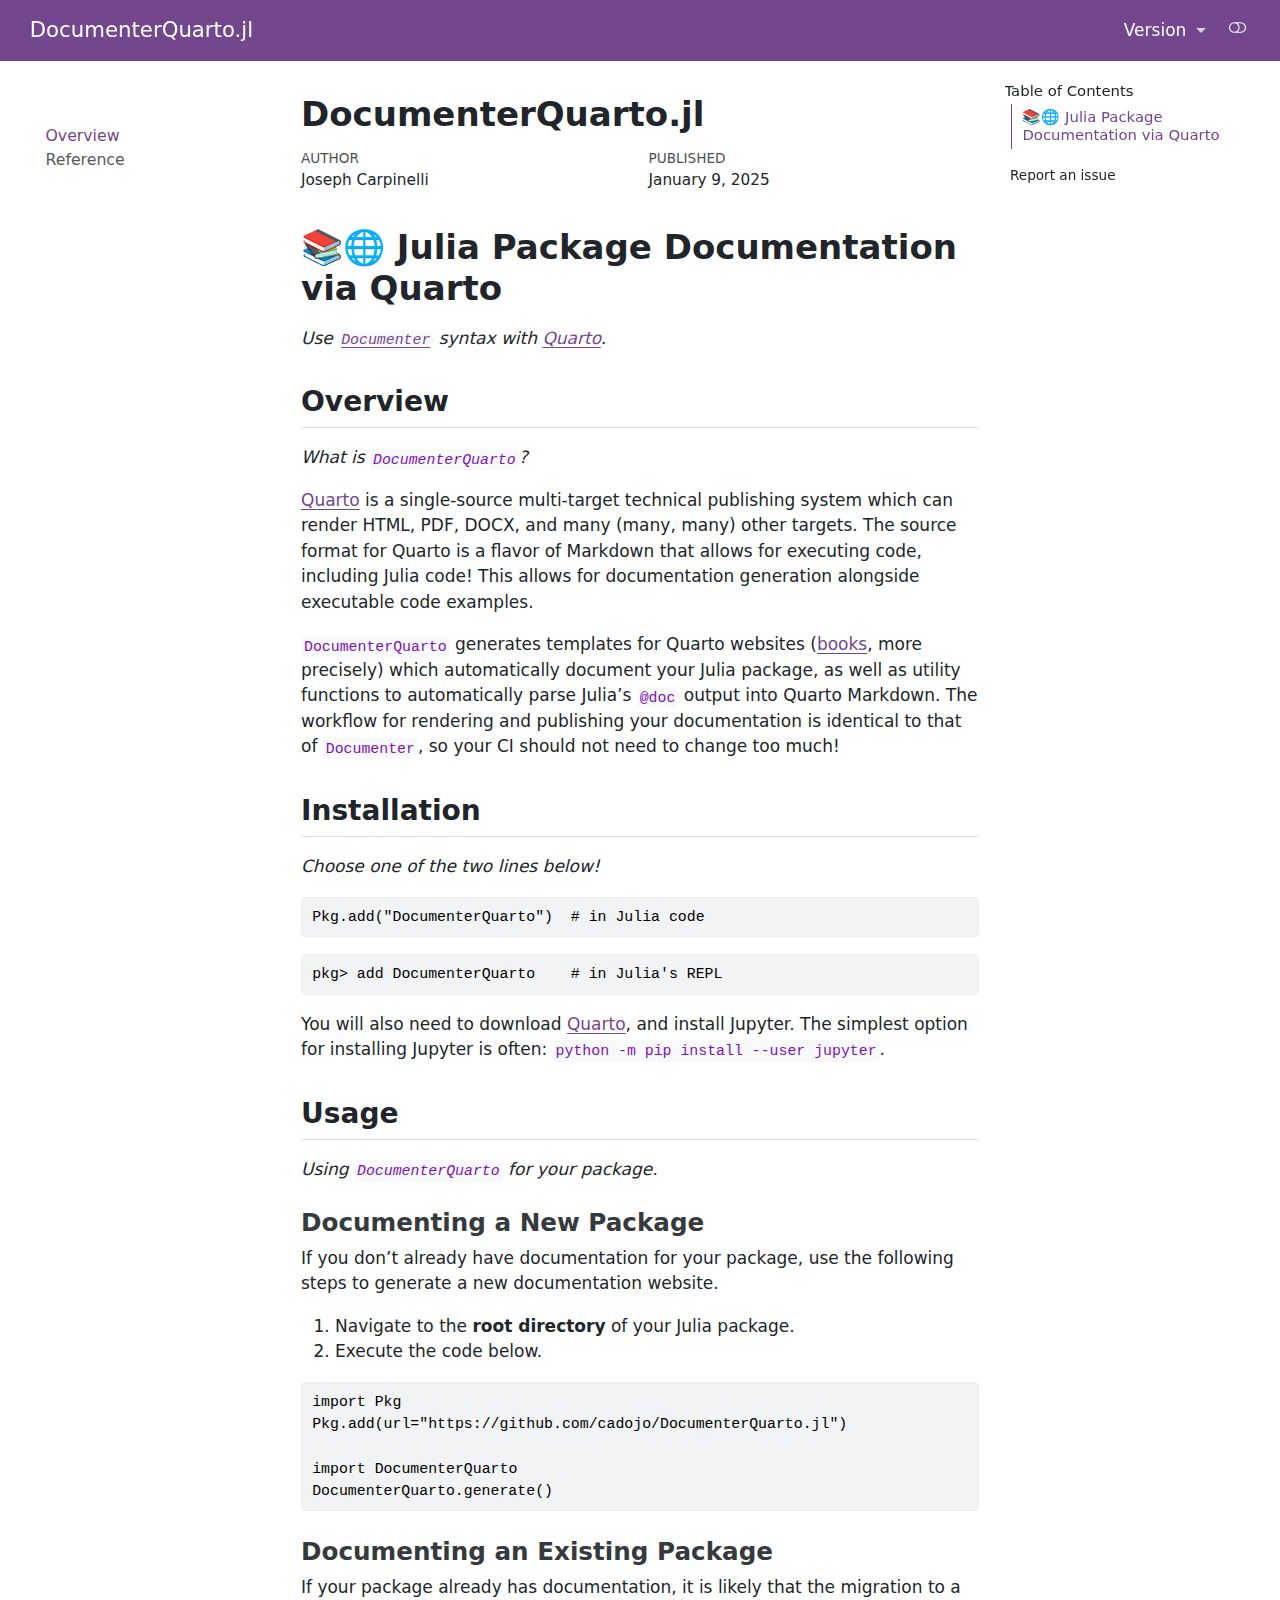
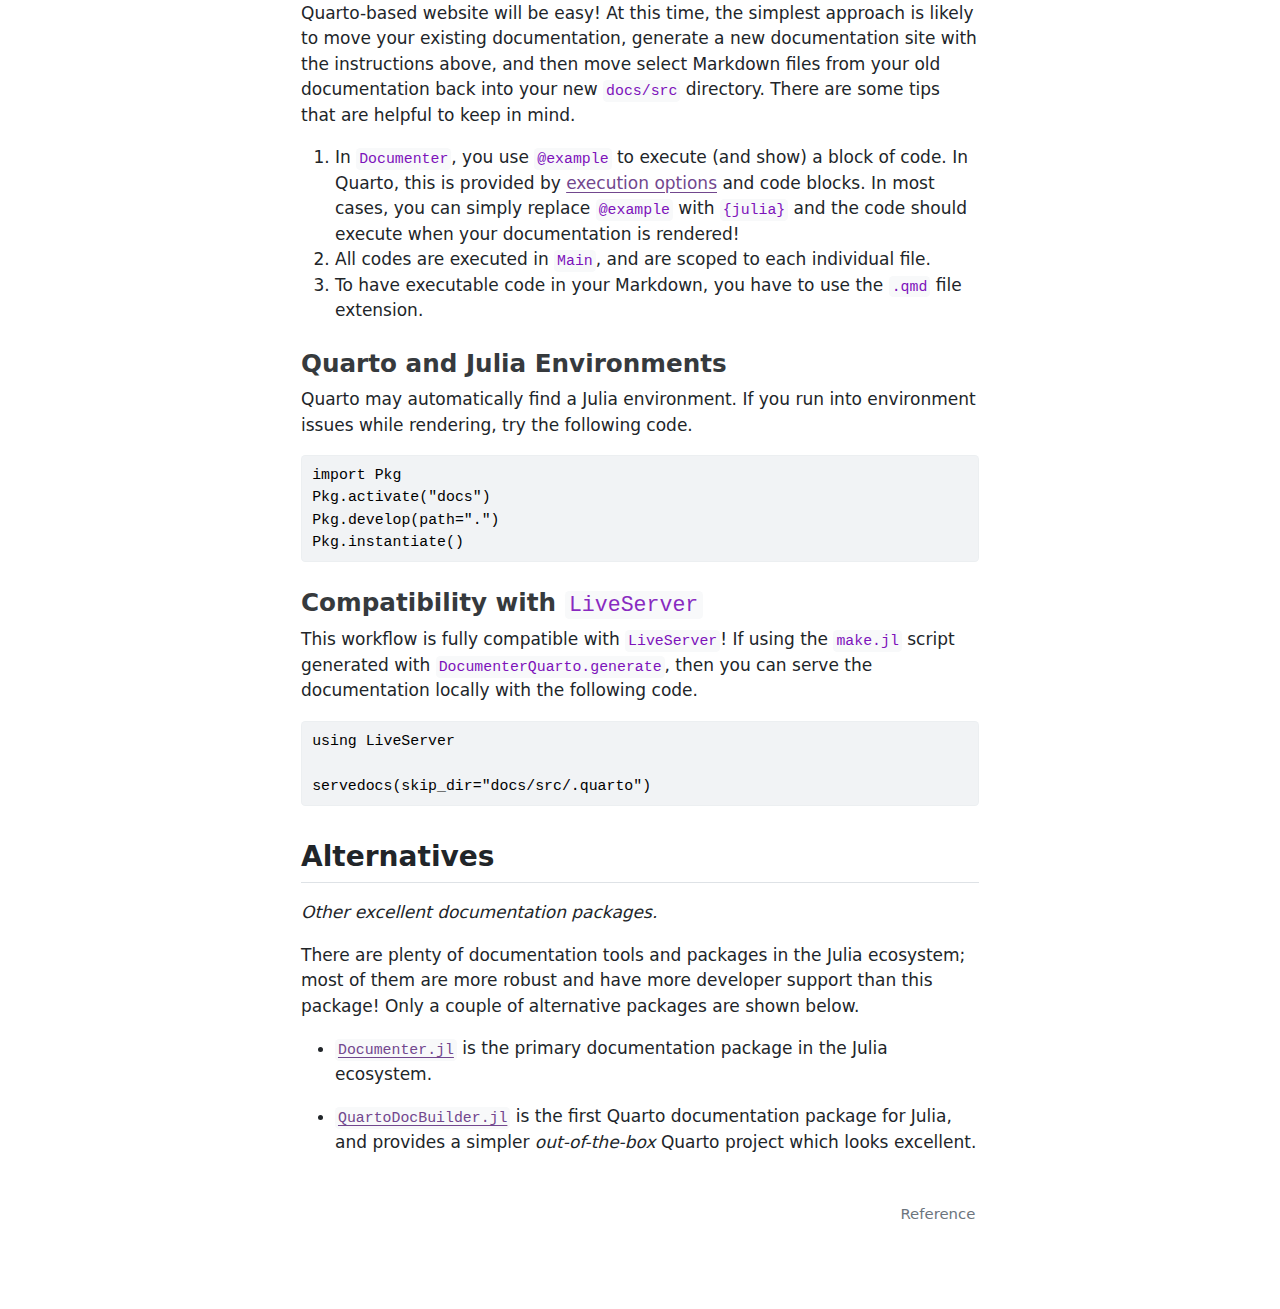
==== commit 58f7e903: "build based on 9dc0957" ====
--- a/dev/index.html
+++ b/dev/index.html
@@ -7,7 +7,7 @@
 <meta name="viewport" content="width=device-width, initial-scale=1.0, user-scalable=yes">
 
 <meta name="author" content="Joseph Carpinelli">
-<meta name="dcterms.date" content="2025-01-07">
+<meta name="dcterms.date" content="2025-01-09">
 
 <title>DocumenterQuarto.jl</title>
 <style>
@@ -326,7 +326,7 @@
     <div>
     <div class="quarto-title-meta-heading">Published</div>
     <div class="quarto-title-meta-contents">
-      <p class="date">January 7, 2025</p>
+      <p class="date">January 9, 2025</p>
     </div>
   </div>
   
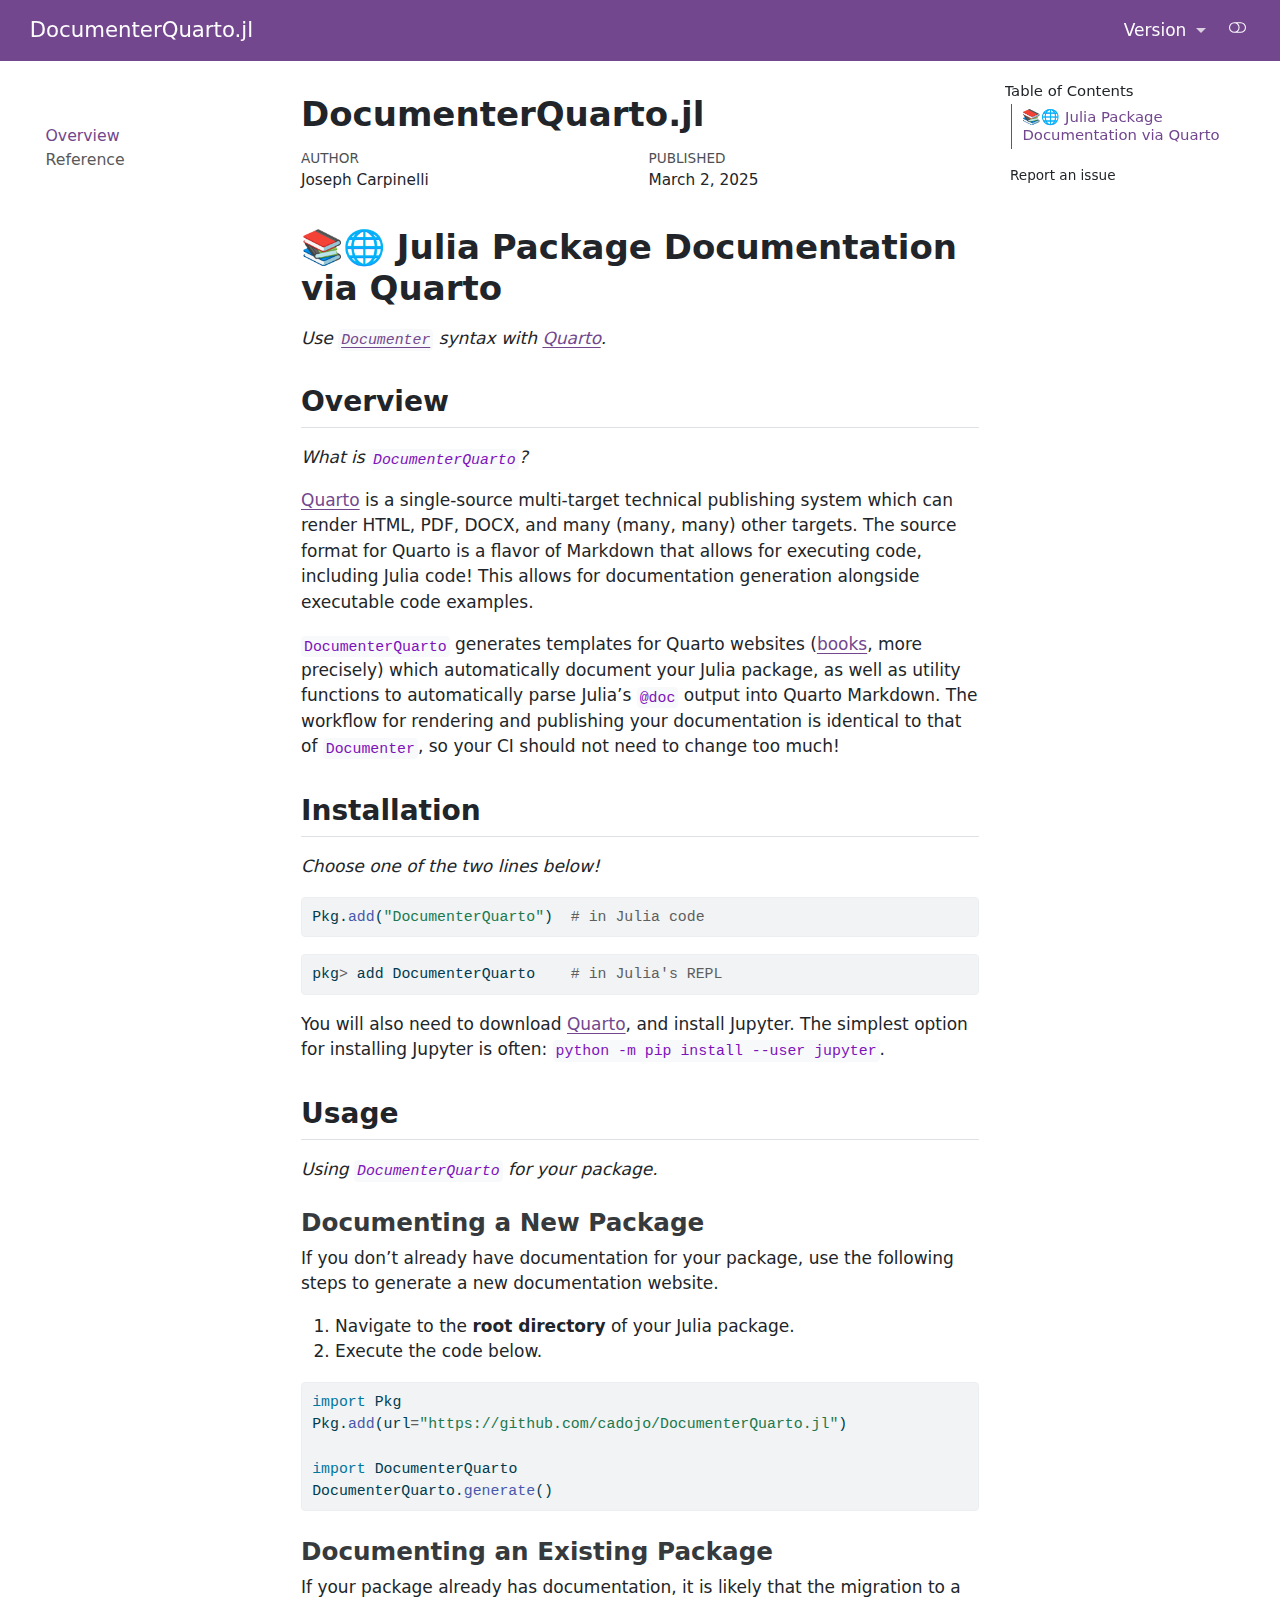
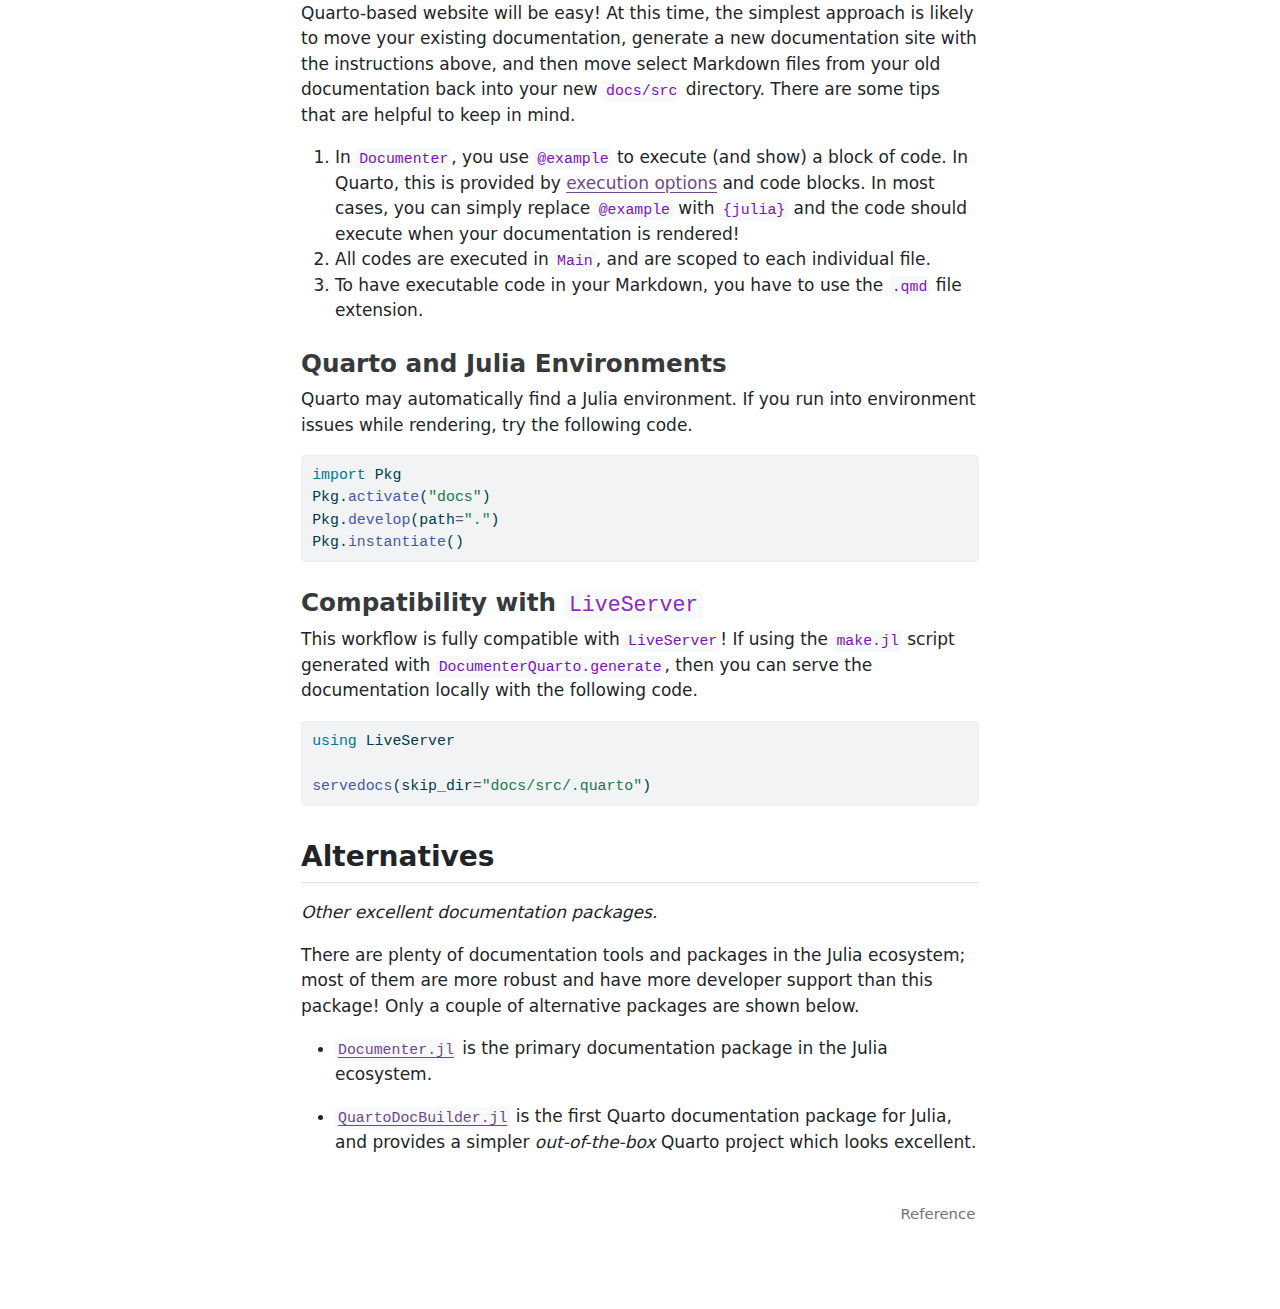
==== commit db3f4a4a: "build based on 4a8c8d7" ====
--- a/dev/index.html
+++ b/dev/index.html
@@ -2,12 +2,12 @@
 <html xmlns="http://www.w3.org/1999/xhtml" lang="en" xml:lang="en"><head>
 
 <meta charset="utf-8">
-<meta name="generator" content="quarto-1.6.40">
+<meta name="generator" content="quarto-1.6.42">
 
 <meta name="viewport" content="width=device-width, initial-scale=1.0, user-scalable=yes">
 
 <meta name="author" content="Joseph Carpinelli">
-<meta name="dcterms.date" content="2025-01-09">
+<meta name="dcterms.date" content="2025-03-02">
 
 <title>DocumenterQuarto.jl</title>
 <style>
@@ -72,12 +72,12 @@
 <script src="site_libs/quarto-html/tippy.umd.min.js"></script>
 <script src="site_libs/quarto-html/anchor.min.js"></script>
 <link href="site_libs/quarto-html/tippy.css" rel="stylesheet">
-<link href="site_libs/quarto-html/quarto-syntax-highlighting-549806ee2085284f45b00abea8c6df48.css" rel="stylesheet" class="quarto-color-scheme" id="quarto-text-highlighting-styles">
-<link href="site_libs/quarto-html/quarto-syntax-highlighting-dark-8ea72dc5fed832574809a9c94082fbbb.css" rel="prefetch" class="quarto-color-scheme quarto-color-alternate" id="quarto-text-highlighting-styles">
+<link href="site_libs/quarto-html/quarto-syntax-highlighting-2f5df379a58b258e96c21c0638c20c03.css" rel="stylesheet" class="quarto-color-scheme" id="quarto-text-highlighting-styles">
+<link href="site_libs/quarto-html/quarto-syntax-highlighting-dark-b53751a350365c71b6c909e95f209ed1.css" rel="prefetch" class="quarto-color-scheme quarto-color-alternate" id="quarto-text-highlighting-styles">
 <script src="site_libs/bootstrap/bootstrap.min.js"></script>
 <link href="site_libs/bootstrap/bootstrap-icons.css" rel="stylesheet">
-<link href="site_libs/bootstrap/bootstrap-4652d3942eebd83485486daeb61cfdaf.min.css" rel="stylesheet" append-hash="true" class="quarto-color-scheme" id="quarto-bootstrap" data-mode="light">
-<link href="site_libs/bootstrap/bootstrap-dark-2ce64d22e8e295af18bed524d981da45.min.css" rel="prefetch" append-hash="true" class="quarto-color-scheme quarto-color-alternate" id="quarto-bootstrap" data-mode="dark">
+<link href="site_libs/bootstrap/bootstrap-eb4be1c935ccd020294318e3b080bde7.min.css" rel="stylesheet" append-hash="true" class="quarto-color-scheme" id="quarto-bootstrap" data-mode="light">
+<link href="site_libs/bootstrap/bootstrap-dark-e6e17bdba73dca5db4a8af6ddb9504f3.min.css" rel="prefetch" append-hash="true" class="quarto-color-scheme quarto-color-alternate" id="quarto-bootstrap" data-mode="dark">
 <script id="quarto-search-options" type="application/json">{
   "location": "sidebar",
   "copy-button": false,
@@ -107,7 +107,7 @@
 <script>
 // 
 // The code below was originally written by the authors of Wflow.jl. Their 
-// license is provided below. Chat GPT was used to iterately modify the code.
+// license is provided below. ChatGPT was used to iterately modify the code.
 // 
 
 // MIT License for Wflow.jl
@@ -326,7 +326,7 @@
     <div>
     <div class="quarto-title-meta-heading">Published</div>
     <div class="quarto-title-meta-contents">
-      <p class="date">January 9, 2025</p>
+      <p class="date">March 2, 2025</p>
     </div>
   </div>
   
--- a/dev/site_libs/quarto-html/quarto-syntax-highlighting-2f5df379a58b258e96c21c0638c20c03.css
+++ b/dev/site_libs/quarto-html/quarto-syntax-highlighting-2f5df379a58b258e96c21c0638c20c03.css
@@ -0,0 +1,205 @@
+/* quarto syntax highlight colors */
+:root {
+  --quarto-hl-ot-color: #003B4F;
+  --quarto-hl-at-color: #657422;
+  --quarto-hl-ss-color: #20794D;
+  --quarto-hl-an-color: #5E5E5E;
+  --quarto-hl-fu-color: #4758AB;
+  --quarto-hl-st-color: #20794D;
+  --quarto-hl-cf-color: #003B4F;
+  --quarto-hl-op-color: #5E5E5E;
+  --quarto-hl-er-color: #AD0000;
+  --quarto-hl-bn-color: #AD0000;
+  --quarto-hl-al-color: #AD0000;
+  --quarto-hl-va-color: #111111;
+  --quarto-hl-bu-color: inherit;
+  --quarto-hl-ex-color: inherit;
+  --quarto-hl-pp-color: #AD0000;
+  --quarto-hl-in-color: #5E5E5E;
+  --quarto-hl-vs-color: #20794D;
+  --quarto-hl-wa-color: #5E5E5E;
+  --quarto-hl-do-color: #5E5E5E;
+  --quarto-hl-im-color: #00769E;
+  --quarto-hl-ch-color: #20794D;
+  --quarto-hl-dt-color: #AD0000;
+  --quarto-hl-fl-color: #AD0000;
+  --quarto-hl-co-color: #5E5E5E;
+  --quarto-hl-cv-color: #5E5E5E;
+  --quarto-hl-cn-color: #8f5902;
+  --quarto-hl-sc-color: #5E5E5E;
+  --quarto-hl-dv-color: #AD0000;
+  --quarto-hl-kw-color: #003B4F;
+}
+
+/* other quarto variables */
+:root {
+  --quarto-font-monospace: SFMono-Regular, Menlo, Monaco, Consolas, "Liberation Mono", "Courier New", monospace;
+}
+
+pre > code.sourceCode > span {
+  color: #003B4F;
+}
+
+code span {
+  color: #003B4F;
+}
+
+code.sourceCode > span {
+  color: #003B4F;
+}
+
+div.sourceCode,
+div.sourceCode pre.sourceCode {
+  color: #003B4F;
+}
+
+code span.ot {
+  color: #003B4F;
+  font-style: inherit;
+}
+
+code span.at {
+  color: #657422;
+  font-style: inherit;
+}
+
+code span.ss {
+  color: #20794D;
+  font-style: inherit;
+}
+
+code span.an {
+  color: #5E5E5E;
+  font-style: inherit;
+}
+
+code span.fu {
+  color: #4758AB;
+  font-style: inherit;
+}
+
+code span.st {
+  color: #20794D;
+  font-style: inherit;
+}
+
+code span.cf {
+  color: #003B4F;
+  font-weight: bold;
+  font-style: inherit;
+}
+
+code span.op {
+  color: #5E5E5E;
+  font-style: inherit;
+}
+
+code span.er {
+  color: #AD0000;
+  font-style: inherit;
+}
+
+code span.bn {
+  color: #AD0000;
+  font-style: inherit;
+}
+
+code span.al {
+  color: #AD0000;
+  font-style: inherit;
+}
+
+code span.va {
+  color: #111111;
+  font-style: inherit;
+}
+
+code span.bu {
+  font-style: inherit;
+}
+
+code span.ex {
+  font-style: inherit;
+}
+
+code span.pp {
+  color: #AD0000;
+  font-style: inherit;
+}
+
+code span.in {
+  color: #5E5E5E;
+  font-style: inherit;
+}
+
+code span.vs {
+  color: #20794D;
+  font-style: inherit;
+}
+
+code span.wa {
+  color: #5E5E5E;
+  font-style: italic;
+}
+
+code span.do {
+  color: #5E5E5E;
+  font-style: italic;
+}
+
+code span.im {
+  color: #00769E;
+  font-style: inherit;
+}
+
+code span.ch {
+  color: #20794D;
+  font-style: inherit;
+}
+
+code span.dt {
+  color: #AD0000;
+  font-style: inherit;
+}
+
+code span.fl {
+  color: #AD0000;
+  font-style: inherit;
+}
+
+code span.co {
+  color: #5E5E5E;
+  font-style: inherit;
+}
+
+code span.cv {
+  color: #5E5E5E;
+  font-style: italic;
+}
+
+code span.cn {
+  color: #8f5902;
+  font-style: inherit;
+}
+
+code span.sc {
+  color: #5E5E5E;
+  font-style: inherit;
+}
+
+code span.dv {
+  color: #AD0000;
+  font-style: inherit;
+}
+
+code span.kw {
+  color: #003B4F;
+  font-weight: bold;
+  font-style: inherit;
+}
+
+.prevent-inlining {
+  content: "</";
+}
+
+/*# sourceMappingURL=35eb38a806ee71ea6d2563be2308c832.css.map */
--- a/dev/site_libs/quarto-html/quarto-syntax-highlighting-dark-b53751a350365c71b6c909e95f209ed1.css
+++ b/dev/site_libs/quarto-html/quarto-syntax-highlighting-dark-b53751a350365c71b6c909e95f209ed1.css
@@ -0,0 +1,189 @@
+/* quarto syntax highlight colors */
+:root {
+  --quarto-hl-al-color: #f07178;
+  --quarto-hl-an-color: #d4d0ab;
+  --quarto-hl-at-color: #00e0e0;
+  --quarto-hl-bn-color: #d4d0ab;
+  --quarto-hl-bu-color: #abe338;
+  --quarto-hl-ch-color: #abe338;
+  --quarto-hl-co-color: #f8f8f2;
+  --quarto-hl-cv-color: #ffd700;
+  --quarto-hl-cn-color: #ffd700;
+  --quarto-hl-cf-color: #ffa07a;
+  --quarto-hl-dt-color: #ffa07a;
+  --quarto-hl-dv-color: #d4d0ab;
+  --quarto-hl-do-color: #f8f8f2;
+  --quarto-hl-er-color: #f07178;
+  --quarto-hl-ex-color: #00e0e0;
+  --quarto-hl-fl-color: #d4d0ab;
+  --quarto-hl-fu-color: #ffa07a;
+  --quarto-hl-im-color: #abe338;
+  --quarto-hl-in-color: #d4d0ab;
+  --quarto-hl-kw-color: #ffa07a;
+  --quarto-hl-op-color: #ffa07a;
+  --quarto-hl-ot-color: #00e0e0;
+  --quarto-hl-pp-color: #dcc6e0;
+  --quarto-hl-re-color: #00e0e0;
+  --quarto-hl-sc-color: #abe338;
+  --quarto-hl-ss-color: #abe338;
+  --quarto-hl-st-color: #abe338;
+  --quarto-hl-va-color: #00e0e0;
+  --quarto-hl-vs-color: #abe338;
+  --quarto-hl-wa-color: #dcc6e0;
+}
+
+/* other quarto variables */
+:root {
+  --quarto-font-monospace: SFMono-Regular, Menlo, Monaco, Consolas, "Liberation Mono", "Courier New", monospace;
+}
+
+code span.al {
+  background-color: #2a0f15;
+  font-weight: bold;
+  color: #f07178;
+}
+
+code span.an {
+  color: #d4d0ab;
+}
+
+code span.at {
+  color: #00e0e0;
+}
+
+code span.bn {
+  color: #d4d0ab;
+}
+
+code span.bu {
+  color: #abe338;
+}
+
+code span.ch {
+  color: #abe338;
+}
+
+code span.co {
+  font-style: italic;
+  color: #f8f8f2;
+}
+
+code span.cv {
+  color: #ffd700;
+}
+
+code span.cn {
+  color: #ffd700;
+}
+
+code span.cf {
+  font-weight: bold;
+  color: #ffa07a;
+}
+
+code span.dt {
+  color: #ffa07a;
+}
+
+code span.dv {
+  color: #d4d0ab;
+}
+
+code span.do {
+  color: #f8f8f2;
+}
+
+code span.er {
+  color: #f07178;
+  text-decoration: underline;
+}
+
+code span.ex {
+  font-weight: bold;
+  color: #00e0e0;
+}
+
+code span.fl {
+  color: #d4d0ab;
+}
+
+code span.fu {
+  color: #ffa07a;
+}
+
+code span.im {
+  color: #abe338;
+}
+
+code span.in {
+  color: #d4d0ab;
+}
+
+code span.kw {
+  font-weight: bold;
+  color: #ffa07a;
+}
+
+pre > code.sourceCode > span {
+  color: #f8f8f2;
+}
+
+code span {
+  color: #f8f8f2;
+}
+
+code.sourceCode > span {
+  color: #f8f8f2;
+}
+
+div.sourceCode,
+div.sourceCode pre.sourceCode {
+  color: #f8f8f2;
+}
+
+code span.op {
+  color: #ffa07a;
+}
+
+code span.ot {
+  color: #00e0e0;
+}
+
+code span.pp {
+  color: #dcc6e0;
+}
+
+code span.re {
+  background-color: #f8f8f2;
+  color: #00e0e0;
+}
+
+code span.sc {
+  color: #abe338;
+}
+
+code span.ss {
+  color: #abe338;
+}
+
+code span.st {
+  color: #abe338;
+}
+
+code span.va {
+  color: #00e0e0;
+}
+
+code span.vs {
+  color: #abe338;
+}
+
+code span.wa {
+  color: #dcc6e0;
+}
+
+.prevent-inlining {
+  content: "</";
+}
+
+/*# sourceMappingURL=ef095d06243fb944689b9469f3a5590a.css.map */
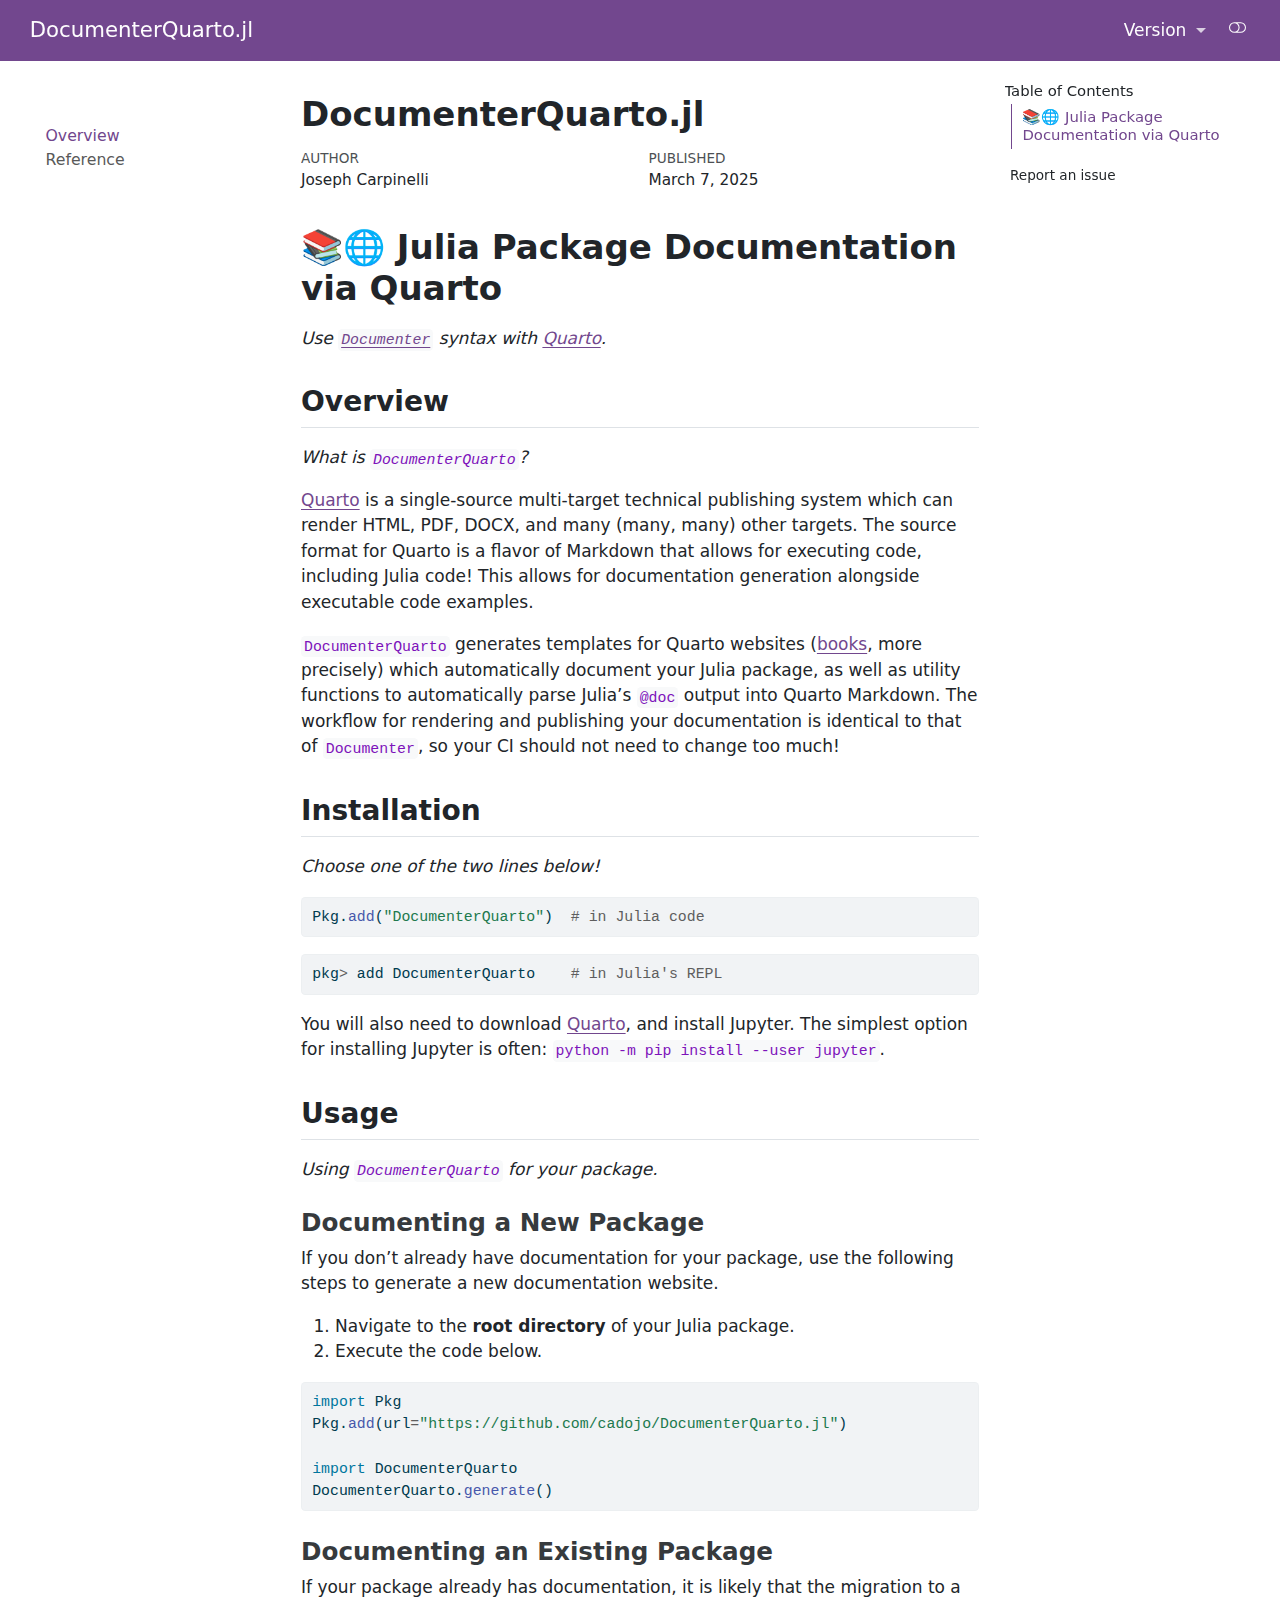
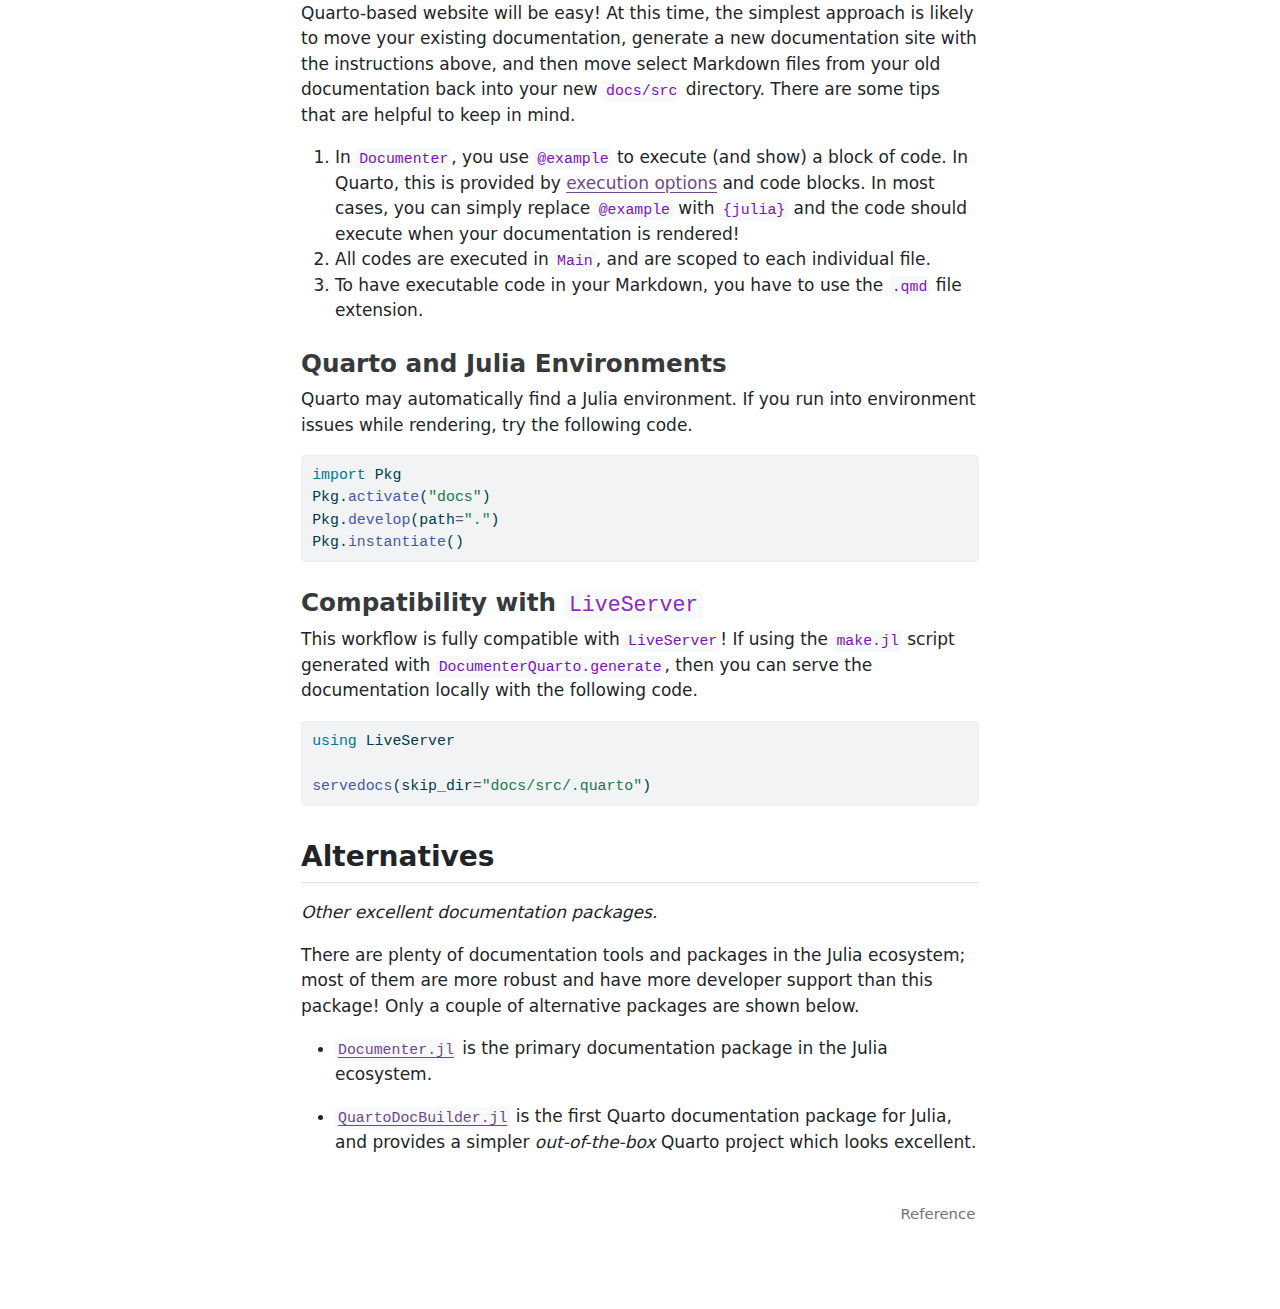
==== commit cc35e2a6: "build based on f22a871" ====
--- a/dev/index.html
+++ b/dev/index.html
@@ -7,7 +7,7 @@
 <meta name="viewport" content="width=device-width, initial-scale=1.0, user-scalable=yes">
 
 <meta name="author" content="Joseph Carpinelli">
-<meta name="dcterms.date" content="2025-03-02">
+<meta name="dcterms.date" content="2025-03-07">
 
 <title>DocumenterQuarto.jl</title>
 <style>
@@ -326,7 +326,7 @@
     <div>
     <div class="quarto-title-meta-heading">Published</div>
     <div class="quarto-title-meta-contents">
-      <p class="date">March 2, 2025</p>
+      <p class="date">March 7, 2025</p>
     </div>
   </div>
   
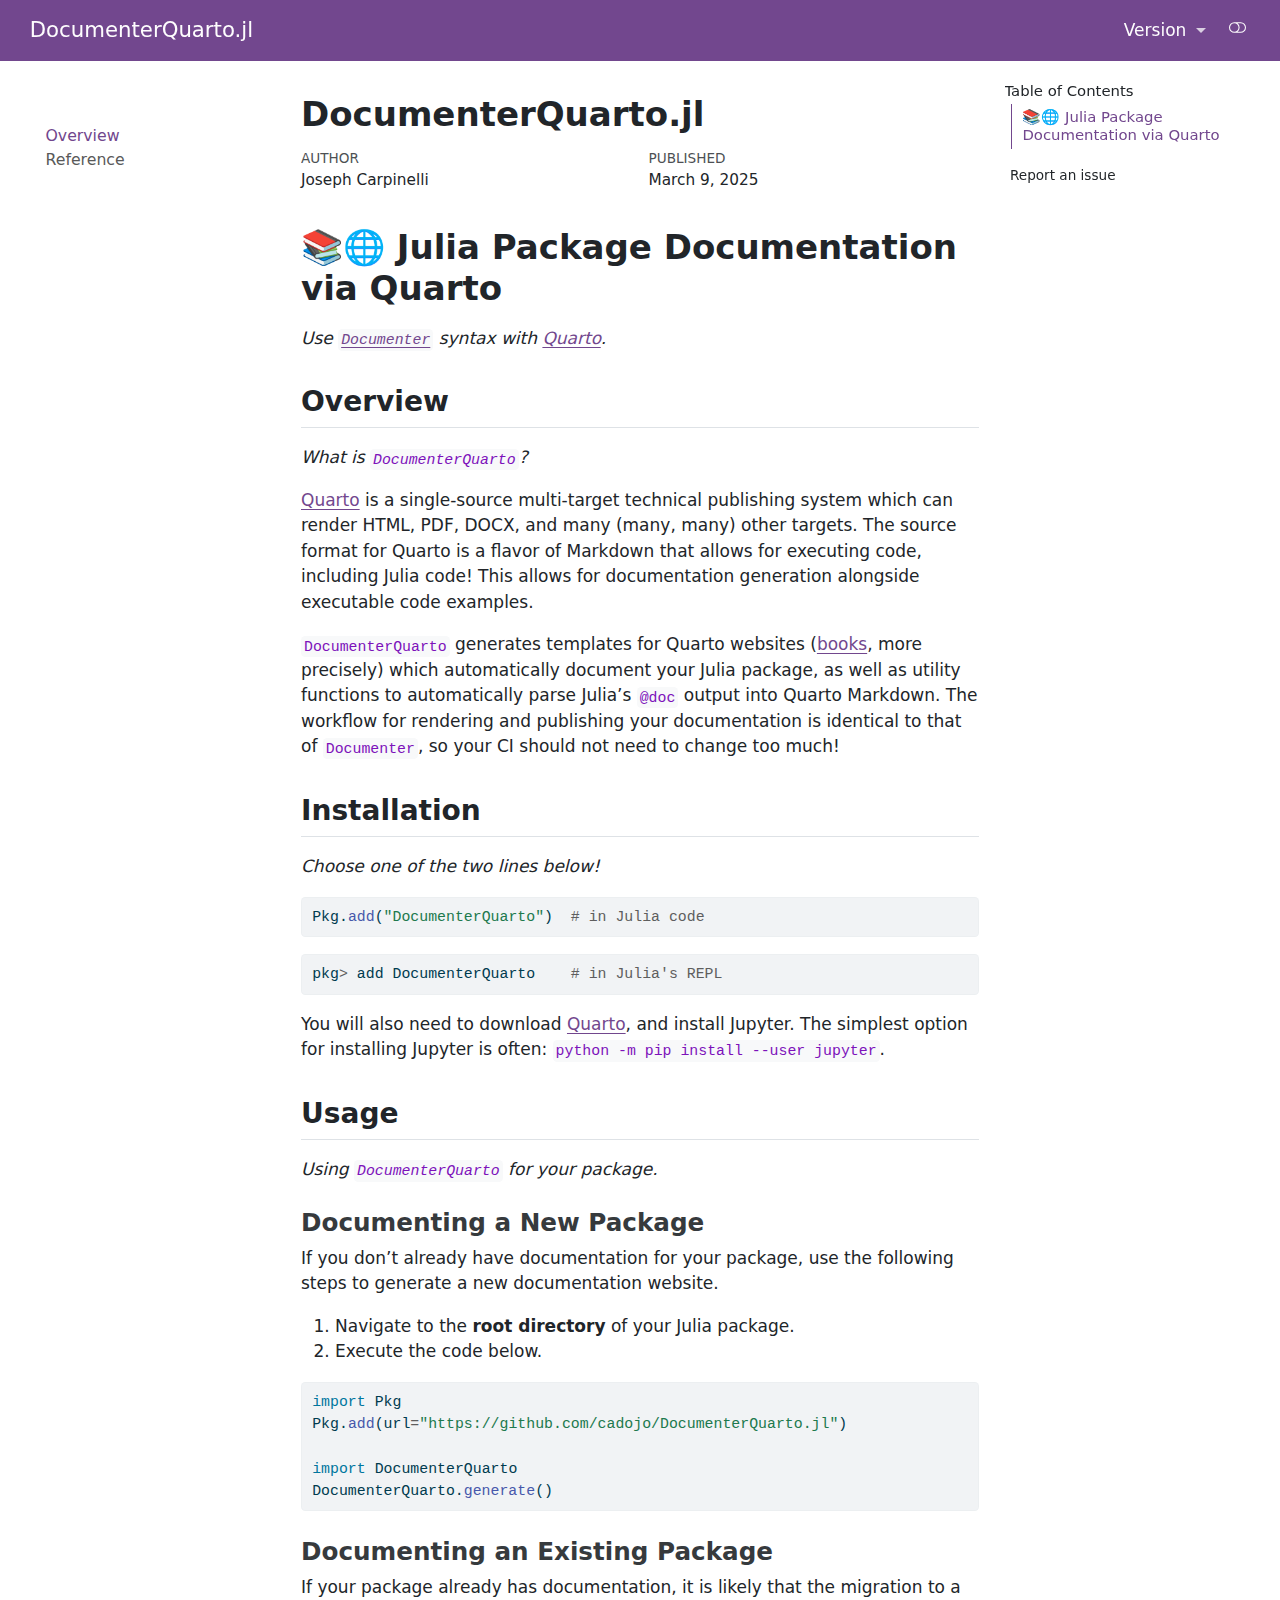
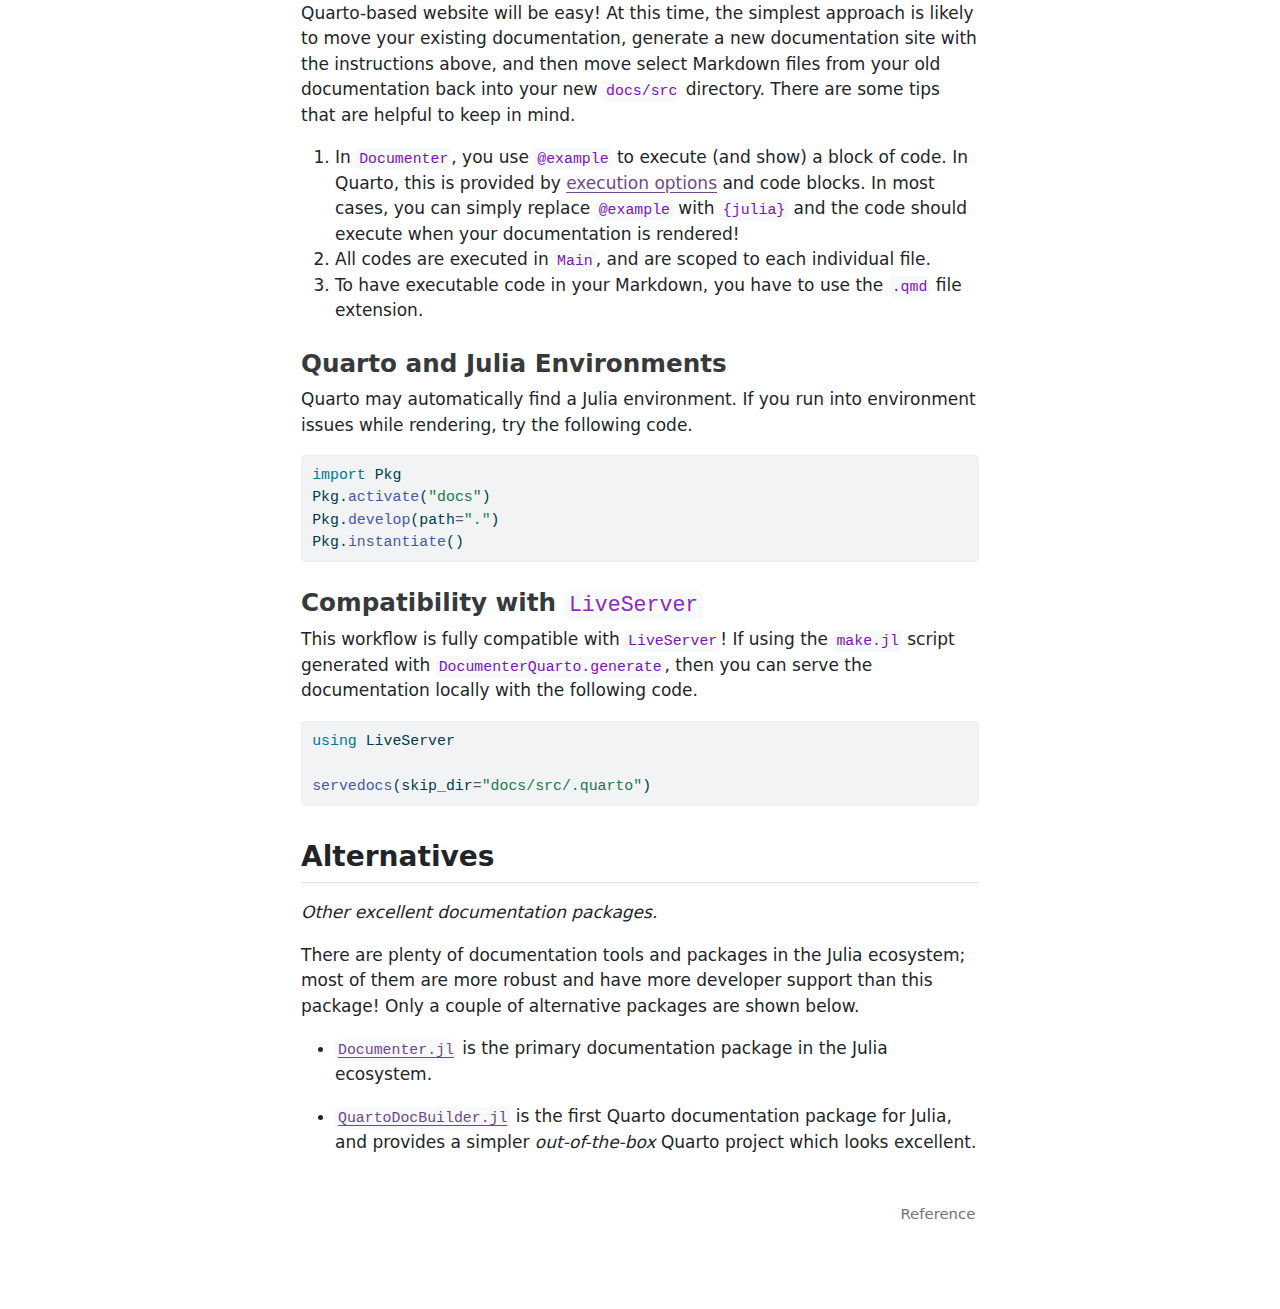
==== commit 0214fdec: "build based on 51ba695" ====
--- a/dev/index.html
+++ b/dev/index.html
@@ -7,7 +7,7 @@
 <meta name="viewport" content="width=device-width, initial-scale=1.0, user-scalable=yes">
 
 <meta name="author" content="Joseph Carpinelli">
-<meta name="dcterms.date" content="2025-03-07">
+<meta name="dcterms.date" content="2025-03-09">
 
 <title>DocumenterQuarto.jl</title>
 <style>
@@ -173,7 +173,7 @@
                         const li = document.createElement('li');
                         const a = document.createElement('a');
                         a.className = 'dropdown-item';
-                        a.href = `../${version}/index.html`;
+                        a.href = `/${version}/index.html`;
 
                         // Wrap version text in a <code> element
                         const code = document.createElement('code');
@@ -326,7 +326,7 @@
     <div>
     <div class="quarto-title-meta-heading">Published</div>
     <div class="quarto-title-meta-contents">
-      <p class="date">March 7, 2025</p>
+      <p class="date">March 9, 2025</p>
     </div>
   </div>
   
